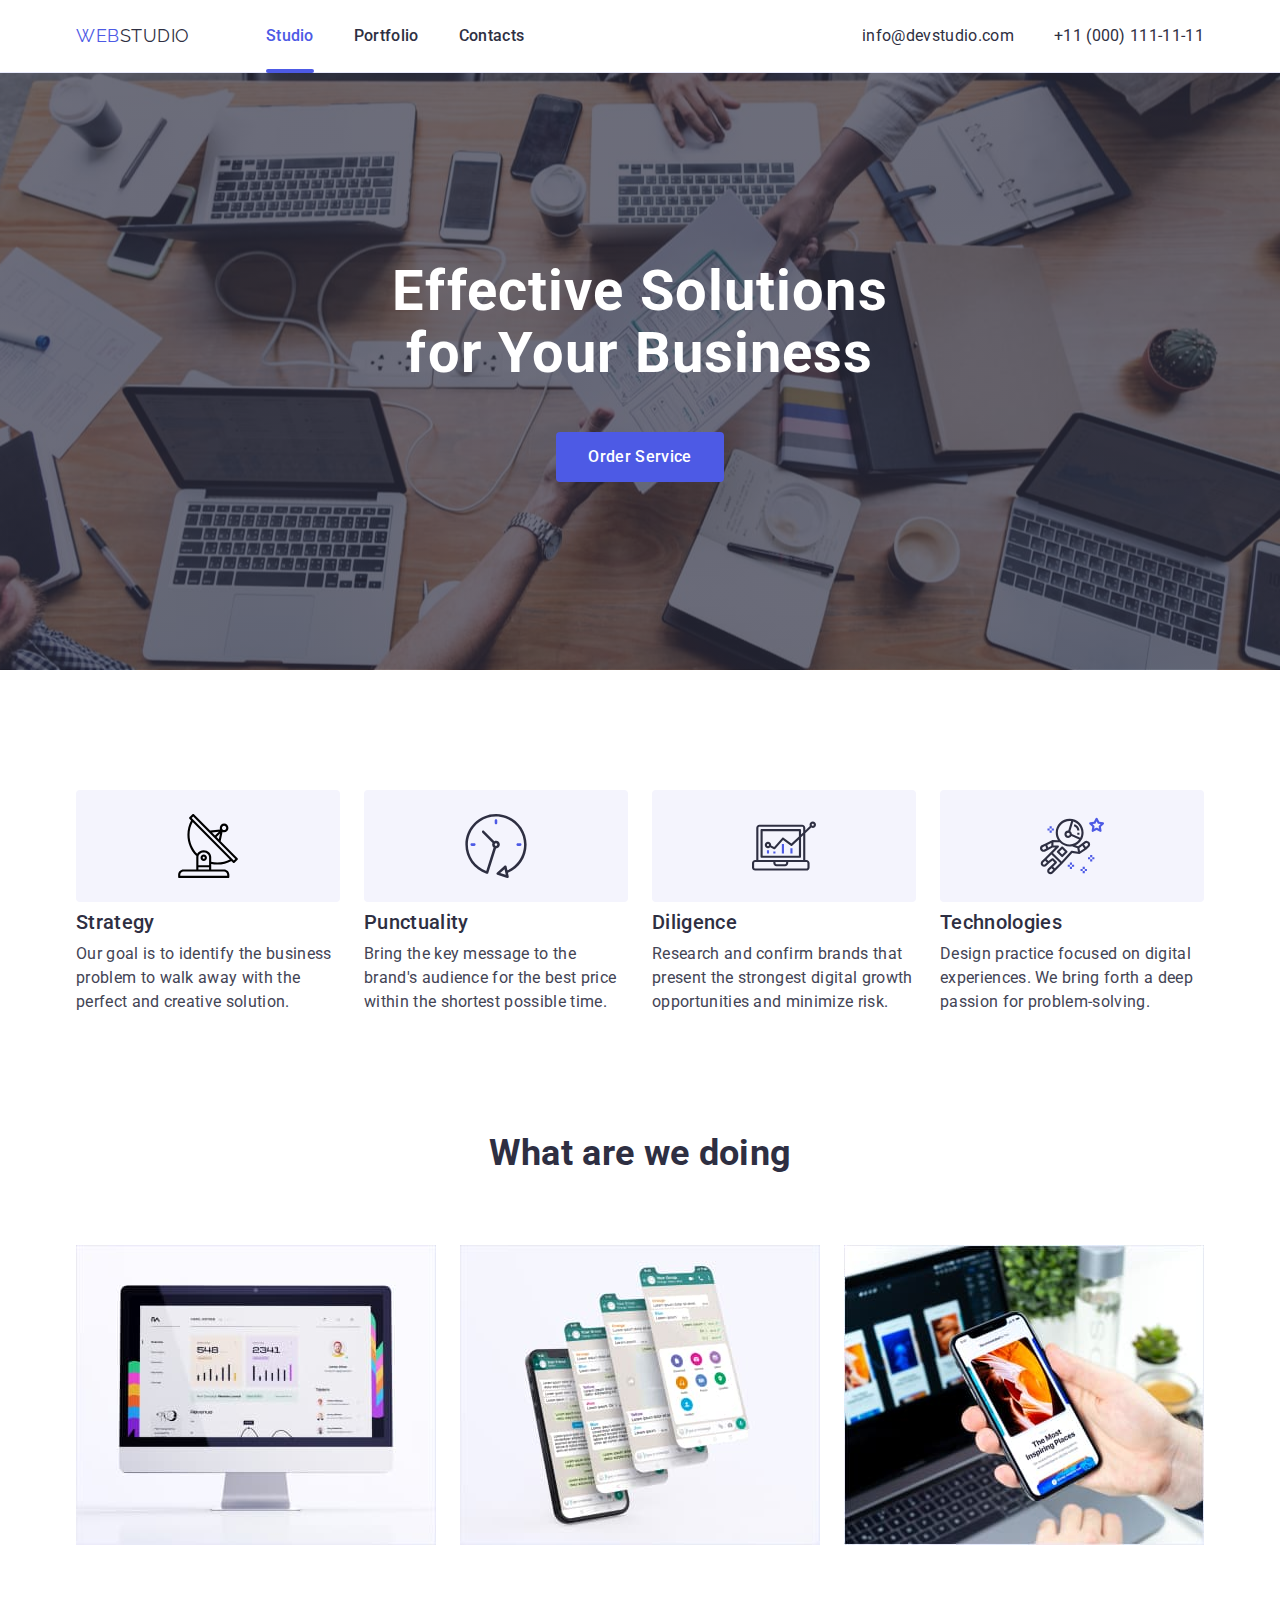
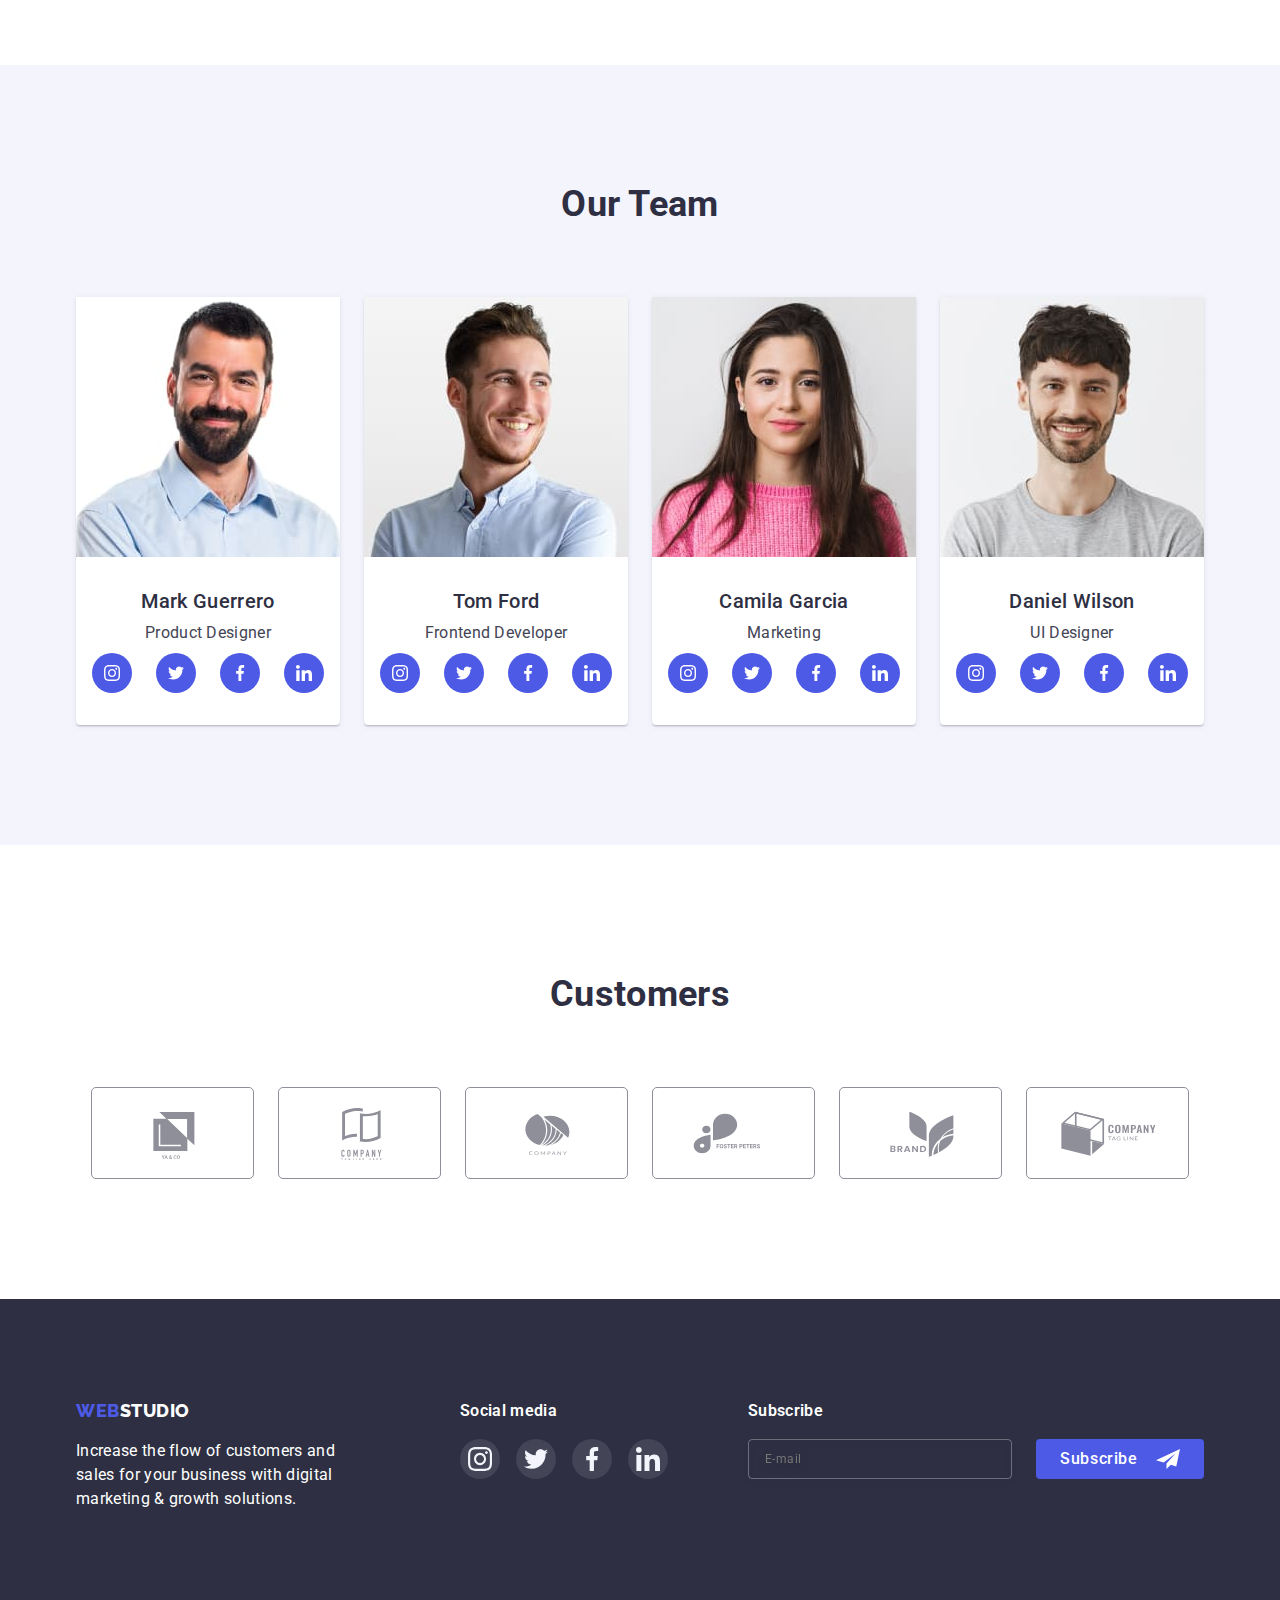
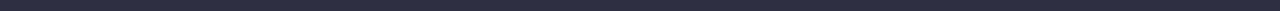
==== index.html @ 1409f185 "finish" ====
<!DOCTYPE html>
<html lang="en">
<head>
    <meta charset="UTF-8">
    <meta http-equiv="X-UA-Compatible" content="IE=edge">
    <meta name="viewport" content="width=device-width, initial-scale=1.0">
    <title>webstudio</title>
    <link rel="stylesheet" href="https://cdnjs.cloudflare.com/ajax/libs/animate.css/4.1.1/animate.min.css" />
    <link href="https://unpkg.com/aos@2.3.1/dist/aos.css" rel="stylesheet">
    <link rel="stylesheet" href="https://cdn.jsdelivr.net/npm/modern-normalize@1.1.0/modern-normalize.min.css">
    <link rel="stylesheet" href="./css/styles.css">
    <link rel="preconnect" href="https://fonts.googleapis.com">
    <link rel="preconnect" href="https://fonts.gstatic.com" crossorigin>
    <link href="https://fonts.googleapis.com/css2?family=Raleway:wght@800&family=Roboto:wght@400;500;700;900&display=swap"
        rel="stylesheet">
        
</head>
<body class="body">
    <!--header-->
    <header class="header-page">
        <div class="container">
            <nav class="header-navigation">
                <a class="header-logo link" href="./index.html">
                    <span class="web">WEB</span>
                    <span class="studio">STUDIO</span>
                </a>
                <ul class="header-lists list">
                    <li><a class="header-list-item link active" href="./index.html">Studio</a></li>
                    <li><a class="header-list-item link" href="./portfolio.html">Portfolio</a></li>
                    <li><a class="header-list-item link" href="">Contacts</a></li>
                </ul>
            </nav>
        
            <div class="header-info">
                <a href="mailto:info@devstudio.com" class="header-mailto link">info@devstudio.com</a>
                <a href="tel:+110001111111" class="header-telefone link">+11 (000) 111-11-11</a>
            </div>
        </div>
    </header>
    <!--mail-->
    <main class="main-page">
        <!--section one -->
        <section class="hero">
            <div class="container">
                <h1 class="hero-title">Effective Solutions for Your Business</h1>
                <button class="hero-button" type="button" data-modal-open>Order Service</button>
            </div>
        </section>
        <!--section two-->
        <section class="direction section">
            <div class="container">
                <h2 hidden class="direction-title modal">company work</h2>
                <ul class="direction-list list">
                    <li class="direction-item icon-strategy">
                        <div class="direction-section">
                            
                                <svg class="icon-direction" width="64" height="64">
                                    <use href="./images/icons.svg#icon-antena"></use>
                                </svg>
                            
                        </div>
                        <h3 class="direction-direction title">Strategy</h3>
                        <p class="direction-text">Our goal is to identify the business problem to walk away with the perfect and
                            creative solution. </p>
            
                    </li>
                    <li class="direction-item icon-punclity">
                        <div class="direction-section">
                            
                                <svg class="icon-direction" width="64" height="64">
                                    <use href="./images/icons.svg#icon-clock"></use>
                                </svg>
                            
                        </div>
                        <h3 class="direction-direction title">Punctuality</h3>
                        <p class="direction-text">Bring the key message to the brand's audience for the best price within the
                            shortest possible time.</p>
                    </li>
                    <li class="direction-item icon-diligence">
                        <div class="direction-section">
                            
                                <svg class="icon-direction" width="64" height="64">
                                    <use href="./images/icons.svg#icon-diagram"></use>
                                </svg>
                            
                        </div>
                        <h3 class="direction-direction title">Diligence</h3>
                        <p class="direction-text">Research and confirm brands that present the strongest digital growth
                            opportunities and minimize risk.</p>
                    </li>
                    <li class="direction-item icon-technologies">
                        <div class="direction-section">
                            
                                <svg class="icon-direction" width="64" height="64">
                                    <use href="./images/icons.svg#icon-cosmo"></use>
                                </svg>
                            
                        </div>
                        <h3 class="direction-direction title">Technologies</h3>
                        <p class="direction-text">Design practice focused on digital experiences. We bring forth a deep passion
                            for problem-solving.</p>
            
                    </li>
                </ul>
            </div>
        </section>
        <!--section thre-->
        <section class="work section">
            <div class="container">
                <h2 class="work-title modal">What are we doing</h2>
                <ul class="work-list list">
                    <li class="work-item link">
                        <img src="./images/img1.jpg" class="work-images" alt="computer" width="360" height="300">
                    </li>
                    <li class="work-item link">
                        <img src="./images/img2.jpg" class="work-images" alt="telefone" width="360" height="300">
                    </li>
                    <li class="work-item link">
                        <img src="./images/img3.jpg" class="work-images" alt="telefone" width="360" height="300">
                    </li>
                </ul>
            </div>
        </section>
        <!--section four-->
        <section class="tem">
            <div class="container section">
                <h2 class="team-title modal">Our Team</h2>
                <ul class="team-man list">
                    <li class="team-list link">
                        <img src="./images/team/team1.jpg" class="team-images" alt="men" width="264" height="260">
                        <h3 class="team-name title">Mark Guerrero</h3>
                        <p class="team-text">Product Designer</p>
                        <ul class="tem-soc-listm list">
                            <li class="tem-soc-item link">
                                <a href="" class="tem-soc-link">
                                    <svg class="tem-soc-icon" width="16" height="16">
                                        <use href="./images/icons.svg#icon-instagram"></use>
                                    </svg>
                                </a>
                            </li>
                            <li class="tem-soc-item link">
                                <a href="" class="tem-soc-link">
                                    <svg class="tem-soc-icon" width="16" height="16">
                                        <use href="./images/icons.svg#icon-twitter"></use>
                                    </svg>

                                </a>
                            </li>
                            <li class="tem-soc-item link">
                                <a href="" class="tem-soc-link">
                                    <svg class="tem-soc-icon" width="16" height="16">
                                        <use href="./images/icons.svg#icon-facebook"></use>
                                    </svg>

                                </a>
                            </li>
                            <li class="tem-soc-item link">
                                <a href="" class="tem-soc-link">
                                    <svg class="tem-soc-icon" width="16" height="16">
                                        <use href="./images/icons.svg#icon-linkedin"></use>
                                    </svg>

                                </a>
                            </li>
                        </ul>
                    </li>
                    <li class="team-list link">
                        <img src="./images/team/team2.jpg" class="team-images" alt="men" width="264" height="260">
                        <h3 class="team-name title">Tom Ford</h3>
                        <p class="team-text">Frontend Developer</p>
                        <ul class="tem-soc-listm list">
                            <li class="tem-soc-item link">
                                <a href="" class="tem-soc-link">
                                    <svg class="tem-soc-icon" width="16" height="16">
                                        <use href="./images/icons.svg#icon-instagram"></use>
                                    </svg>
                                </a>
                            </li>
                            <li class="tem-soc-item link">
                                <a href="" class="tem-soc-link">
                                    <svg class="tem-soc-icon" width="16" height="16">
                                        <use href="./images/icons.svg#icon-twitter"></use>
                                    </svg>
                        
                                </a>
                            </li>
                            <li class="tem-soc-item link">
                                <a href="" class="tem-soc-link">
                                    <svg class="tem-soc-icon" width="16" height="16">
                                        <use href="./images/icons.svg#icon-facebook"></use>
                                    </svg>
                        
                                </a>
                            </li>
                            <li class="tem-soc-item link">
                                <a href="" class="tem-soc-link">
                                    <svg class="tem-soc-icon" width="16" height="16">
                                        <use href="./images/icons.svg#icon-linkedin"></use>
                                    </svg>
                        
                                </a>
                            </li>
                        </ul>
                    </li>
                    <li class="team-list link">
                        <img src="./images/team/team3.jpg" class="team-images" alt="women" width="264" height="260">
                        <h3 class="team-name title">Camila Garcia</h3>
                        <p class="team-text">Marketing</p>
                        <ul class="tem-soc-listm list">
                            <li class="tem-soc-item link">
                                <a href="" class="tem-soc-link">
                                    <svg class="tem-soc-icon" width="16" height="16">
                                        <use href="./images/icons.svg#icon-instagram"></use>
                                    </svg>
                                </a>
                            </li>
                            <li class="tem-soc-item link">
                                <a href="" class="tem-soc-link">
                                    <svg class="tem-soc-icon" width="16" height="16">
                                        <use href="./images/icons.svg#icon-twitter"></use>
                                    </svg>
                        
                                </a>
                            </li>
                            <li class="tem-soc-item link">
                                <a href="" class="tem-soc-link">
                                    <svg class="tem-soc-icon" width="16" height="16">
                                        <use href="./images/icons.svg#icon-facebook"></use>
                                    </svg>
                        
                                </a>
                            </li>
                            <li class="tem-soc-item link">
                                <a href="" class="tem-soc-link">
                                    <svg class="tem-soc-icon" width="16" height="16">
                                        <use href="./images/icons.svg#icon-linkedin"></use>
                                    </svg>
                        
                                </a>
                            </li>
                        </ul>
                    </li>
                    <li class="team-list link">
                        <img src="./images/team/team4.jpg" class="team-images" alt="men" width="264" height="260">
                        <h3 class="team-name title">Daniel Wilson</h3>
                        <p class="team-text">UI Designer</p>
                        <ul class="tem-soc-listm list">
                            <li class="tem-soc-item link">
                                <a href="" class="tem-soc-link">
                                    <svg class="tem-soc-icon" width="16" height="16">
                                        <use href="./images/icons.svg#icon-instagram"></use>
                                    </svg>
                                </a>
                            </li>
                            <li class="tem-soc-item link">
                                <a href="" class="tem-soc-link">
                                    <svg class="tem-soc-icon" width="16" height="16">
                                        <use href="./images/icons.svg#icon-twitter"></use>
                                    </svg>
                        
                                </a>
                            </li>
                            <li class="tem-soc-item link">
                                <a href="" class="tem-soc-link">
                                    <svg class="tem-soc-icon" width="16" height="16">
                                        <use href="./images/icons.svg#icon-facebook"></use>
                                    </svg>
                        
                                </a>
                            </li>
                            <li class="tem-soc-item link">
                                <a href="" class="tem-soc-link">
                                    <svg class="tem-soc-icon" width="16" height="16">
                                        <use href="./images/icons.svg#icon-linkedin"></use>
                                    </svg>
                        
                                </a>
                            </li>
                        </ul>
                    </li>
                </ul>
            </div>
        </section>
        <!--sectuion five-->
        <section class="customers section">
            <div class="container">
                <h2 class="customerst-title modal">Customers</h2>
                <ul class="customers-list list">
                    <li class="customers-item">
                        <a href="" class="customers-link link">
                            <svg class="customers-icon" width="104" height="56">
                                <use href="./images/icons.svg#icon-Logo1"></use>
                            </svg>
                        </a>
                    </li>
                    <li class="customers-item">
                        <a href="" class="customers-link link">
                            <svg class="customers-icon" width="104" height="56">
                                <use href="./images/icons.svg#icon-Logo2"></use>
                            </svg>
                        </a>
                    </li>
                    <li class="customers-item">
                        <a href="" class="customers-link link">
                            <svg class="customers-icon" width="104" height="56">
                                <use href="./images/icons.svg#icon-Logo3"></use>
                            </svg>
                        </a>
                    </li>
                    <li class="customers-item">
                        <a href="" class="customers-link link">
                            <svg class="customers-icon" width="104" height="56">
                                <use href="./images/icons.svg#icon-Logo4"></use>
                            </svg>
                        </a>
                    </li>
                    <li class="customers-item">
                        <a href="" class="customers-link link">
                            <svg class="customers-icon" width="104" height="56">
                                <use href="./images/icons.svg#icon-Logo5"></use>
                            </svg>
                        </a>
                    </li>
                    <li class="customers-item">
                        <a href="" class="customers-link link">
                            <svg class="customers-icon" width="104" height="56">
                                <use href="./images/icons.svg#icon-Logo6"></use>
                            </svg>
                        </a>

                    </li>
                </ul>
            </div>
        </section>
    </main>
    <footer class="footer-page">
        <div class="container footer-cont">
            <div class="footer-logo">
            <a class="footer-link link" href="./index.html">
                <span class="web-logo">WEB</span>
                <span class="studio-logo">STUDIO</span>
            </a>
            <p class="footer-text">Increase the flow of customers and sales for your business with digital marketing &
                growth
                solutions.
            </p>
            </div>
            <div class="footer-soc">
                <h3 class="footer-soc-text title">Social media</h3>
                <li class="footer-list list">
                    <ul class="footer-soc-listm list">
                        <li class="footer-soc-item link">
                            <a href="" class="footer-soc-link">
                                <svg class="footer-soc-icon" width="24" height="24">
                                    <use href="./images/icons.svg#icon-instagram"></use>
                                </svg>
                            </a>
                        </li>
                        <li class="footer-soc-item link">
                            <a href="" class="footer-soc-link">
                                <svg class="footer-soc-icon" width="24" height="24">
                                    <use href="./images/icons.svg#icon-twitter"></use>
                                </svg>
                
                            </a>
                        </li>
                        <li class="footer-soc-item link">
                            <a href="" class="footer-soc-link">
                                <svg class="footer-soc-icon" width="24" height="24">
                                    <use href="./images/icons.svg#icon-facebook"></use>
                                </svg>
                
                            </a>
                        </li>
                        <li class="footer-soc-item link">
                            <a href="" class="footer-soc-link">
                                <svg class="footer-soc-icon" width="24" height="24">
                                    <use href="./images/icons.svg#icon-linkedin"></use>
                                </svg>
                
                            </a>
                        </li>
                    </ul>
                </li>
            </div>
            <div class="footer-subscribe">
                <h3 class="footer-soc-text title">Subscribe</h3>
                <div class="subscribe-modal">
                    <label for="subscribe-name" class="subscribe-label"></label>
                    <div class="subscribe-wrap">
                        <input type="text" name="subscribe-name" id="subscribe-name" class="subscribe-input" placeholder="E-mail" required>
                        <button type="submit" class="subscribe-buttom">Subscribe
                            <svg class="subscribe-icon" width="24" height="24">
                                <use href="./images/icons.svg#icon-Frame"></use>
                            </svg>
                        </button>
                        
                    </div>
                </div>
            </div>
        </div>


    </footer>
    <!--modal "order service"-->
    <div class="backdrop is-hidden"  data-modal>
        <div class="modality">
            <button type="button" class="modality-close" data-modal-close>
                <svg class="modality-close-icon" width="8" height="8" >
                    <use href="./images/icons.svg#icon-close"></use>
                </svg>
            </button>
            <p class="modal-title">Leave your contacts and we will call you back</p>
            <form class="modal-form">
                <div class="modal-field">
                    <label for="user-name" class="input-text">Name</label>
                    <div class="input-wrap">
                        <input type="text" name="user-name" id="user-name" class="modal-input" placeholder="" required>
                        <svg class="input-icon" width="18" height="24">
                            <use href="./images/icons.svg#icon-person"></use>
                        </svg>
                    </div>
                </div>
                <div class="modal-field">
                    <label for="user-phone" class="input-text">Phone</label>
                    <div class="input-wrap">
                        <input type="tel" name="user-phone" id="user-phone" class="modal-input" placeholder="" required>
                        <svg class="input-icon" width="18" height="24">
                            <use href="./images/icons.svg#icon-phone"></use>
                        </svg>
                    </div>
                </div>
                <div class="modal-field">
                    <label for="user-email" class="input-text">Email</label>
                    <div class="input-wrap">
                        <input type="email" name="user-email" id="user-email" class="modal-input" placeholder="" required>
                        <svg class="input-icon" width="18" height="24">
                            <use href="./images/icons.svg#icon-email"></use>
                        </svg>
                    </div>
                </div>    
                <div>
                    <label for="Comment" class="input-text">Comment</label>
                        <textarea name="Comment" id="Comment" placeholder="Text input" class="modal-comment"></textarea>

                </div>
                <div class="modal-heckbox">
                    <input
                    type="checkbox"
                    name="privacy"
                    id="privacy"
                    value="true"
                    class="input-check is-hidden"
                    />
                    <label for="privacy" class="check-text">
                        <span>
                            <svg class="check-icon" width="10" height="8">
                                <use href="./images/icons.svg#icon-Vector-1"></use>
                            </svg>
                        </span>
                        I accept the terms and conditions of the <a href="" class="heckbox-policy">Privacy Policy</a></label>
                </div>
                <div class="modal-button">
                    <button type="submit" class="button-send">Send</button>
                </div>
            </form>
            
        </div>
    </div>
    <script>
        AOS.init();
    </script>
    <script src="./js/modal.js"></script>
</body>
</html>
---- css/styles.css ----
/*===========змінні================*/
:root{
    --primary-text-color:#434455;
    --accent-text-color: #2E2F42;
    --primary-background-color:#FFFFFF;
    --accent-background-color:#F4F4FD;
    --accent-background-btn:#E7E9FC;
    --accent-color: #4D5AE5;
    --accent-color-btn:#404BBF;
    --primary-font-family:'Roboto', sans-serif;
    --accent-font-family:'Raleway', sans-serif;
}
/*===========загальне оформлення==============*/
h1,
h2,
h3,
p {
    margin-top: 0;
    margin-bottom: 0;
}
ul {
    margin-top: 0;
    margin-bottom: 0;
    padding-left: 0;
}
img {
    display: block;
}
body{
    font-family:var(--primary-font-family);
    color: var(--primary-text-color);
    background-color:var(--primary-background-color);
    font-size: 16px;
    line-height: 1.5;
    letter-spacing: 0.02em;
}
.list{
    list-style: none;
}
.link{
    text-decoration: none;
}
.title{
    font-weight: 500;
    font-size: 20px;
    line-height: 1.2;
}
.modal{
    color:var(--accent-text-color);
    font-weight: 700;
    font-size: 36px;
    line-height: 1.1;
}
.container{
    width: 1158px;
    /* outline: 1px solid red; */
    margin-left: auto;
    margin-right: auto;
    padding-left: 15px;
    padding-right: 15px;
}
.section{
    padding-bottom: 120px;
}
/*====оформлення хедера для студіо та портфоліо======*/
.header-page{
    color: var(--accent-text-color);
    border-bottom: 1px solid #E7E9FC;
}
.header-page .link {
    color: var(--accent-text-color);
}
/* .header-page .link:hover,
.header-page .link:focus {
    color:var(--accent-color);
} */
.header-navigation {
    display: flex;
    align-items: center;
    
} 
.header-logo { 
    font-family:var(--accent-font-family);
    font-weight: 800px;
    font-size: 18px;
    line-height: 1.33;
    letter-spacing: 0.03em;
    display: flex;
    flex-direction: row;
    align-items: flex-start;
    padding: 0px;
    flex: none;
    margin-right: 76px;
    padding-top: 24px;
    padding-bottom: 24px;
}
.web{
    color:var(--accent-color);
    order: 0;
}
.studio{
    color:var(--accent-text-color);
    order: 1;
}
.header-lists{
    display: flex;
    gap: 40px;
    padding-top: 24px;
    padding-bottom: 24px;  
}

.header-list-item{
    position: relative;
    font-weight: 500;
    font-size: 16px;
    line-height: 1.5;
    color:var(--accent-text-color);
    letter-spacing: 0.02em; 
    padding-top: 24px;
    padding-bottom: 24px;
    transition: color 250ms cubic-bezier(0.4, 0, 0.2, 1);    
}

.header-list-item:hover:after{
    content: "";
    position: absolute;
    width: 100%;
    height: 4px;
    background-color: var(--accent-color);
    left: 0;
    bottom: -3.5px;
    border-radius: 2px; 
}

.active::after{
    content: "";
    position: absolute;
    width: 100%;
    height: 4px;
    background-color: var(--accent-color);
    left: 0;
    bottom: -3.5px;
    border-radius: 2px;
 
}
.header-list-item.active{
    color: var(--accent-color);
}

.header-list-item:hover,
.header-list-item:focus{
    color: var(--accent-color);
}

.header-page > .container{
    display: flex;
}
.header-info {
    margin-left: auto;
    display: flex;
    gap: 40px;
}
.header-mailto {
    font-weight: 400;
    font-size: 16px;
    line-height: 1.5;
    color: var(--primary-text-color);
    letter-spacing: 0.02em;
    padding-top: 24px;
    padding-bottom: 24px;
    transition: color 250ms cubic-bezier(0.4, 0, 0.2, 1);
}
.header-mailto:hover,
.header-mailto:focus{
    color: var(--accent-color);
}
.header-telefone {
    font-weight: 400;
    font-size: 16px;
    line-height: 1.5;
    color: var(--primary-text-color);
    letter-spacing: 0.02em;
    padding-top: 24px;
    padding-bottom: 24px;
    transition: color 250ms cubic-bezier(0.4, 0, 0.2, 1);
}
.header-telefone:hover,
.header-telefone:focus{
    color: var(--accent-color);
}
    /* ===================оформлення студіо=================== */
/* оформлення мейна */

/* оформлення мейна секція один */
.hero {
    /* background-color:var(--accent-text-color); */
    background-image: linear-gradient(rgba(46, 47, 66, 0.7),
    rgba(46, 47, 66, 0.7)), url(../images/img/hero.jpg);

    background-size: 1440px;
    background-repeat: no-repeat;
    background-position: center;
    padding-bottom: 188px;
    padding-top: 188px;
   
}
.hero-title {
    font-weight: 700;
    font-size: 56px;
    line-height: 1.1;
    color: var(--primary-background-color);
    letter-spacing: 0.02em;
    max-width: 496px;
    margin-right: auto;
    margin-left: auto;
    margin-bottom: 48px;   
}
.hero > .container{
    text-align: center;
 }
.hero-button {
    font-family:var(--primary-font-family);
    font-weight: 500;
    font-size: 16px;
    line-height: 1.1;
    color: var(--primary-background-color);
    background-color:var(--accent-color);
    letter-spacing: 0.02em;
    cursor: pointer;
    border: none;
    
    border-radius: 4px;
    display: flex;
    justify-content: center;
    align-items: center;
    margin: 0 auto;
    padding: 16px 32px;
    transition:color 250ms cubic-bezier(0.4, 0, 0.2, 1), background-color 250ms cubic-bezier(0.4, 0, 0.2, 1), box-shadow 250ms cubic-bezier(0.4, 0, 0.2, 1);
}
.hero-button:hover,
.hero-button:focus{
    background-color:var(--accent-color-btn);
    box-shadow: 0px 4px 4px rgba(0, 0, 0, 0.15);
} 
/* оформлення мейна секція два */
.direction {
    padding-top: 120px;}

.direction-title {
    margin-bottom: 8px; 
}
.direction-list {
    display: flex;
} 
.direction-item {
    margin-right: 24px;
}
.direction-item:last-child{
    margin-right: 0px;
}
.direction-direction {
    color: var(--accent-text-color);
    margin-bottom: 8px;
}
.direction-text {
    font-weight: 400;
    font-size: 16px;
    line-height: 1.5;
} 
.direction-section{
    content: '';
    height: 112px;
     display: flex;
    justify-content: center;
    align-items: center;
    background-repeat: no-repeat;
    background-color: var(--accent-background-color);
    background-position: center;
    border-radius: 4px;
    padding: 24px 100px;
        margin-bottom: 8px;
}

/* оформлення мейна секція три */
/* .work {
} */
.work-title {
    text-align: center;
    padding-bottom: 120x;
    margin-bottom: 72px;
}
.work-list {
    display: flex;
   
}
.work-item {
    margin-right: 24px;
 }
/* .work-images {
} 
/* .persone-item {
} */
/* оформлення мейна секція чотири*/
.tem {
    background-color:var(--accent-background-color);
    padding-top: 120px;
}
.team-title {
    text-align: center;
    margin-bottom: 72px;
}
.team-man {
    display:flex;
}
.team-list {
    margin-right: 24px;
    text-align: center;
    background-color: var(--primary-background-color);
    box-shadow: 0px 1px 6px rgba(46, 47, 66, 0.08), 0px 1px 1px rgba(46, 47, 66, 0.16), 0px 2px 1px rgba(46, 47, 66, 0.08);
    border-radius: 0px 0px 4px 4px;
}
.team-list:last-child{
    margin-right: 0px;
}
.team-images{
    width: 264px;
    height: 260px;
}
.team-name {
    color:var(--accent-text-color);
    margin-top: 32px;
    margin-bottom: 8px;
}
.team-text {
    font-weight: 400;
   margin-bottom: 8px;
} 
/* соц-мережі під фото */
.tem-soc-listm {
    margin-bottom: 32px;
    display: flex;
    gap: 24px;
    justify-content: center;
    align-items: center;
}
.tem-soc-item {
    width: 40px;
    height: 40px;
}
.tem-soc-link {
    width: 100%;
    height: 100%;
    background-color: var(--accent-color);
    border-radius: 50%;
    display: flex;
    align-items: center;
    justify-content: center; 
    transition: background-color 250ms cubic-bezier(0.4, 0, 0.2, 1)
}
.tem-soc-icon{
    fill:var(--primary-background-color);
}
.tem-soc-link:hover,
.tem-soc-link:focus
{
    background-color: #404BBF;
}
/* секція п'ять */
.customers {
    padding-top: 130px;
}

.customerst-title{
    text-align: center;
    margin-bottom: 72px;
}

.customers-list {
    display: flex;
    justify-content: center;
    align-items: center;
    gap: 24px;
}
.customers-item {
    width: calc((100% - 150px) / 6);
    height: 92px;
}
.customers-link {
    width: 100%;
    height: 100%;
    border: 1px solid #8E8F99;
    border-radius: 5px;
    display: flex;
    align-items: center;
    justify-content: center;
    transition: fill 250ms cubic-bezier(0.4, 0, 0.2, 1), border-color 250ms cubic-bezier(0.4, 0, 0.2, 1);
}
.customers-icon{
transition: fill 250ms cubic-bezier(0.4, 0, 0.2, 1), border-color 250ms cubic-bezier(0.4, 0, 0.2, 1);
}
.customers-link:hover{
    border-color: #404BBF;
}
.customers-link:hover .customers-icon{
    fill: #404BBF;
}
.customers-link:focus .customers-icon {
    fill: #404BBF;}
.customers-icon {
    fill: #8E8F99;
}

/*======оформлення футера для студіо і портфоліо===========*/
.footer-page {
    background-color:var(--accent-text-color);
    padding-top: 100px;
    padding-bottom: 100px;
}
.footer-logo{
    min-width: 264px;
    height: 110px;
}
.footer-cont{
    display: flex;
}
.footer-link {
    font-family:var(--accent-font-family);
    font-weight: 800;
    font-size: 18px;
    line-height: 1.33;
    display: flex;
    align-items: center;
    letter-spacing: 0.03em;
    text-transform: uppercase;
    flex-grow: 0;
    flex: none;
    margin-bottom: 16px;
}
.web-logo{
    color:var(--accent-color);
    order: 0; 
}
.studio-logo{
    color: var(--primary-background-color);
    order: 1;
}
.footer-text {
    font-weight: 400;
    font-size: 16px;
    line-height: 1.5;
    color: var(--primary-background-color);
    margin-top: 16px;
    width: 264px;
    height: 72px;
}
.footer-soc {
    display: flex;
    flex-direction: column;
    justify-content: center;
    align-items: flex-start;
    margin-left: 120px;
}
.footer-soc-text {
    display:flex;
    font-weight: 600;
    font-size: 16px;
    line-height: 1.5;
    color: var(--primary-background-color);
    margin-bottom: 16px;
}
.footer-soc-listm {
    margin-bottom: 32px;
    display: flex;
    gap: 16px;
    justify-content: center;
    align-items: center;
}
.footer-soc-item {
    width: 40px;
    height: 40px;
}
.footer-soc-link {
    width: 100%;
     height: 100%;
    background-color:var(--primary-text-color);
    border-radius: 50%;
    display: flex;
    align-items: center;
    justify-content: center;
    transition: background-color 250ms cubic-bezier(0.4, 0, 0.2, 1);
}
.footer-soc-icon {
    fill:var(--accent-background-color);
}
.footer-soc-link:hover,
.footer-soc-link:focus{
    background-color: #31D0AA;
}

.footer-subscribe {
    margin-left: 80px;
}

/* .subscribe-modal {}

.subscribe-label {} */

.subscribe-wrap {
    display: flex;
    justify-content: center;
    align-items: center;

}

.subscribe-input {
    font-weight: 400;
    font-size: 12px;
    line-height: 2;
    letter-spacing: 0.04em;
    min-width: 264px;
    height: 40px;
    background-color: transparent;
    border: 1px solid rgba(255, 255, 255, 0.3);
    filter: drop-shadow(0px 4px 4px rgba(0, 0, 0, 0.15));
    border-radius: 4px;
    padding-left: 16px;
    margin-right: 24px;
    color: rgba(255, 255, 255, 0.3);
}
.subscribe-input:focus{
    outline: none;
    border-color: var(--accent-color);
}
.subscribe-buttom {
    font-weight: 500;
    font-size: 16px;
    line-height: 1.5;
    letter-spacing: 0.04em;
    color: var(--primary-background-color);
    padding: 8px 24px;
    border-radius: 4px;
    border: var(--accent-color);
    background-color: var(--accent-color);
    cursor: pointer;
    display: flex;
    justify-content: center;
    align-items: center;
    transition: color 250ms cubic-bezier(0.4, 0, 0.2, 1), background-color 250ms cubic-bezier(0.4, 0, 0.2, 1), box-shadow 250ms cubic-bezier(0.4, 0, 0.2, 1);
}
.subscribe-icon{
    margin-left: 18px;
    color: var(--primary-background-color);
}
.subscribe-buttom:hover,
.subscribe-buttom:focus {
    background-color: var(--accent-color-btn);
    box-shadow: 0px 4px 4px rgba(0, 0, 0, 0.15);
}

/* =============оформлення портфоліо=================== */
/* оформлення мейна */
/* .main-porfolio {
} */
/* офрмлення секції один */
 .portfolio {
    padding-top: 96px;
    padding-bottom: 120px;
}
.portfolio-link{
    padding-bottom: 72px;
    display: flex;
    justify-content: center;
    gap: 24px;
    
} 
.portfolio-button{
    font-family:var(--primary-font-family);
    font-weight: 500;
    font-size: 16px;
    line-height: 1.5;
    color:var(--accent-color);
    background:var(--accent-background-color);
    cursor: pointer;
    border: none;
    letter-spacing: 0.04em;
    min-width: 69px;
    height: 48px;
    border-radius: 4px;
    padding: 12px 24px;
    border: 1px solid #E7E9FC;
    transition: color 250ms cubic-bezier(0.4, 0, 0.2, 1), background-color 250ms cubic-bezier(0.4, 0, 0.2, 1), border 250ms cubic-bezier(0.4, 0, 0.2, 1), box-shadow 250ms cubic-bezier(0.4, 0, 0.2, 1);
}
.portfolio-button:hover, 
.portfolio-button:focus{

    color:var(--primary-background-color);
    background-color: var(--accent-color-btn);
    border: 1px solid var(--accent-color-btn);
    box-shadow: 0px 3px 1px rgba(0, 0, 0, 0.1), 0px 2px 1px rgba(0, 0, 0, 0.08), 0px 2px 2px rgba(0, 0, 0, 0.12);
}

/* оформлення секції два */
/* .product {
} */
.product-item{
    /* margin-bottom: 48px; */
    transition: box-shadow 250ms cubic-bezier(0.4, 0, 0.2, 1)
}
.product-item:hover,
.product-item:focus{
    box-shadow: 0px 1px 6px rgba(46, 47, 66, 0.08), 0px 1px 1px rgba(46, 47, 66, 0.16), 0px 2px 1px rgba(46, 47, 66, 0.08);
}
.product-content{
position: relative;
overflow: hidden;
}
.product-content-text{
    font-weight: 400;
    font-size: 16px;
    line-height: 1.5;
    color: var(--accent-background-color);
    background: var(--accent-color);
    background-blend-mode: soft-light;
    mix-blend-mode: normal;
    position: absolute;
    top: 0;
    padding: 40px 32px 164px 32px;
    transform: translateY(100%);
    transition: 250ms cubic-bezier(0.4, 0, 0.2, 1);
}
.product-item:hover .product-content-text{
    transform: translateY(0);
}
.product-item:focus .product-content-text{
    transform: translateY(0);
}
.product-list {
    display: flex;
    flex-wrap: wrap;
    column-gap: 24px;
    row-gap: 48px;
}
/* .product-images {
} */
.product-decscription {
    font-weight: 500px;
    font-size: 20px;
    line-height: 1.2;
    color:var(--accent-text-color);
    letter-spacing: 0.02em;
    margin-bottom: 8px;
    margin-left: 16px;
}
.product-text {
    font-weight: 400;
    margin-left: 16px;
}
/* .text-img{
    border: 1px solid #E7E9FC;
} */
.text-img{
    padding: 32px 0 32px 0;
    border-left: 1px solid #E7E9FC;
    border-right: 1px solid #E7E9FC;
    border-bottom: 1px solid #E7E9FC;
}
/* ========модальне вікно ============*/
.backdrop {
    position: fixed;
    top: 0;
    width: 100%;
    height: 100%;
    background-color:rgba(46, 47, 66, 0.4);
    transition: opacity 250ms cubic-bezier(0.4, 0, 0.2, 1), visibility 250ms cubic-bezier(0.4, 0, 0.2, 1);
}
.modality {
    position: absolute;
    top: 50%;
    left: 50%;
    
    width: 408px;
    padding: 28px 30px 20px;
    min-height: 576px;
    background-color: #FCFCFC;
    box-shadow: 0px 1px 1px rgba(0, 0, 0, 0.14), 0px 1px 3px rgba(0, 0, 0, 0.12), 0px 2px 1px rgba(0, 0, 0, 0.2);
    border-radius: 4px;
    transform: translate(-50%, -50%) scaleX(1);
    transition: transform 250ms cubic-bezier(0.4, 0, 0.2, 1);
}
.backdrop.is-hidden .modality{
    transform: translate(-50%, -50%) scaleX(0);
}
.modality-close {
    background-color: #E7E9FC;
    border: 1px solid rgba(0, 0, 0, 0.1);
    border-radius: 50%;
    width: 24px;
    height: 24px;
    display: block;
    margin-left: auto;
    padding: 6px;
    cursor: pointer;
    display: flex;
    justify-content: center;
    align-items: center;
    margin-bottom: 24px;
}

.modality-close-icon {
   fill: #000;

}
.is-hidden{
    opacity: 0;
    visibility: hidden;
    pointer-events: none;
}
.modal-title{
    
    font-family: inherit;
    font-weight: 500;
    font-size: 16px;
    line-height: 1.5;
    text-align: center;
    letter-spacing: 0.02em;
    color:var(--accent-text-color);
    margin-bottom: 12px;
}
.modal-field{
margin-bottom: 8px;
}
.input-wrap{
     position: relative;
}
.modal-input{
  width: 99%;
  height: 40px;
  border: 1px solid rgba(33, 33, 33, 0.2);
  border-radius: 4px;
  background-color: transparent;
  padding-left: 36px;
  bottom: none;
  
  font-weight: 400;
  font-size: 12px;
  line-height: 1.33;
  letter-spacing: 0.04em;
  color: var(--accent-text-color);
}

.input-text{
    display: inline-block;
    font-family: inherit;  
    font-weight: 400;
    font-size: 12px;
    line-height: 1.33;
    letter-spacing: 0.04em;
    color: #8E8F99;
    margin-bottom: 4px;
}

.input-icon{
    position: absolute;
    left: 16px;
    top: 50%;
    transform: translateY(-50%);
}

.modal-input:focus{
    border-color: var(--accent-color);
    outline: none;
}
.modal-input:focus + .input-icon{
    fill:var(--accent-color);
}
.modal-comment{

    width: 99%;
    height: 120px;
    border: 1px solid rgba(33, 33, 33, 0.2);
    border-radius: 4px;
    background-color: transparent;
    padding-left: 16px;
    padding-top: 8px;
    bottom: none;
    resize: none;
    font-family: inherit;
       
    font-weight: 400;
    font-size: 12px;
    line-height: 1.33;
    letter-spacing: 0.04em;
    color: var(--accent-text-color);
    /* color: rgba(117, 117, 117, 0.5); */
}

.modal-comment:focus {
    border-color: var(--accent-color);
    outline: none;
}

.button-send {
    font-family: var(--primary-font-family);
    font-weight: 500;
    font-size: 16px;
    line-height: 1.5;
    color: var(--primary-background-color);
    background-color: var(--accent-color);
    letter-spacing: 0.04em;
    cursor: pointer;
    border: none;
    border-radius: 4px;
    padding: 16px 32px;
    width: 169px;
    transition: color 250ms cubic-bezier(0.4, 0, 0.2, 1), background-color 250ms cubic-bezier(0.4, 0, 0.2, 1), box-shadow 250ms cubic-bezier(0.4, 0, 0.2, 1);
}
.button-send:hover,
.button-send:focus {
    background-color: var(--accent-color-btn);
    box-shadow: 0px 4px 4px rgba(0, 0, 0, 0.15);
}
.modal-button{
    display: flex;
    justify-content: center;
    align-items: center;
    
}

.heckbox-policy {
    font-weight: 400;
    font-size: 12px;
    line-height: 1.33;
    letter-spacing: 0.04em;
    color: var(--accent-color);
    margin-left: 2px;
}
.check-text{
font-weight: 400;
    font-size: 12px;
    line-height: 1.33;
    letter-spacing: 0.04em;
    color: #757575;
    display: flex;
    margin-bottom: 24px;
    cursor: pointer;
}
.check-text span{
    width: 16px;
    height: 16px;
    border: 1.25px solid #2E2F42;
    border-radius: 2px;
    margin-right: 7px;
    display: flex;
    align-items: center;
    justify-content: center;
    
}
.check-icon{
    fill: var(--primary-background-color);
}
.input-check:checked + .check-text span{
    border: none;
    background-color: var(--accent-color-btn);
    fill: var(--accent-color-btn);
        
}

/* .check-text::before{
    content: "";
    width: 16px;
    height: 16px;
    border: 1.25px solid #2E2F42;
    border-radius: 2px;
    display: block;
    margin-right: 7px;
}
.input-check:checked + .check-text::before{
    border: none;
    background-color:var(--accent-color-btn);
    background-image: url(../images/svg/Vector\ \(1\).svg);
    background-repeat: no-repeat;
    background-position: center;
} */
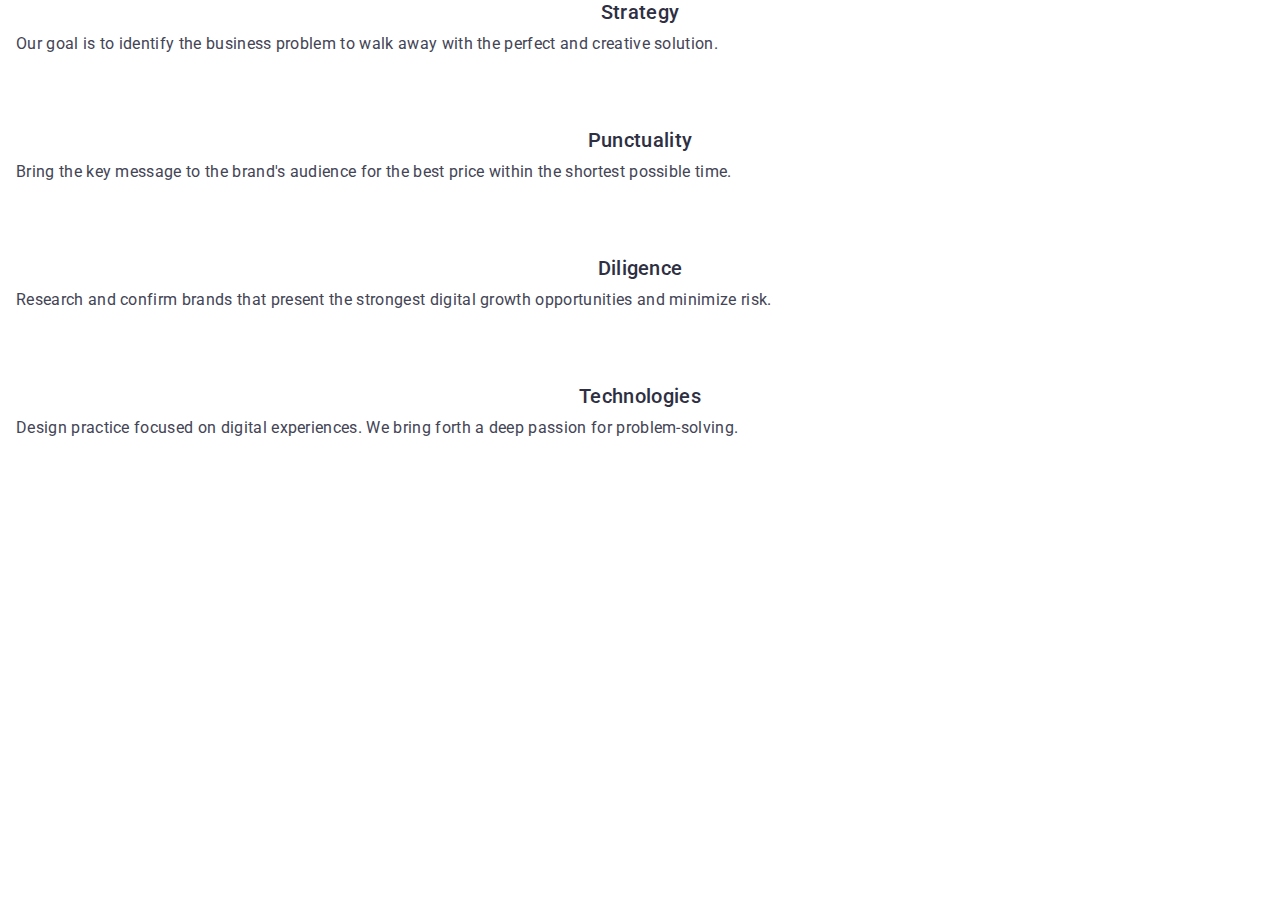
==== commit c1c2b34b: "q1" ====
--- a/index.html
+++ b/index.html
@@ -9,6 +9,9 @@
     <link href="https://unpkg.com/aos@2.3.1/dist/aos.css" rel="stylesheet">
     <link rel="stylesheet" href="https://cdn.jsdelivr.net/npm/modern-normalize@1.1.0/modern-normalize.min.css">
     <link rel="stylesheet" href="./css/styles.css">
+    <link rel="stylesheet" href="./css/mobile.css">
+    <link rel="stylesheet" href="./css/tablet.css">
+    <link rel="stylesheet" href="./css/desktop.css">
     <link rel="preconnect" href="https://fonts.googleapis.com">
     <link rel="preconnect" href="https://fonts.gstatic.com" crossorigin>
     <link href="https://fonts.googleapis.com/css2?family=Raleway:wght@800&family=Roboto:wght@400;500;700;900&display=swap"
@@ -17,7 +20,7 @@
 </head>
 <body class="body">
     <!--header-->
-    <header class="header-page">
+    <!-- <header class="header-page">
         <div class="container">
             <nav class="header-navigation">
                 <a class="header-logo link" href="./index.html">
@@ -36,16 +39,16 @@
                 <a href="tel:+110001111111" class="header-telefone link">+11 (000) 111-11-11</a>
             </div>
         </div>
-    </header>
-    <!--mail-->
+    </header> -->
+    <!--main-->
     <main class="main-page">
         <!--section one -->
-        <section class="hero">
+       <!--  <section class="hero">
             <div class="container">
                 <h1 class="hero-title">Effective Solutions for Your Business</h1>
                 <button class="hero-button" type="button" data-modal-open>Order Service</button>
             </div>
-        </section>
+        </section> -->
         <!--section two-->
         <section class="direction section">
             <div class="container">
@@ -105,7 +108,7 @@
             </div>
         </section>
         <!--section thre-->
-        <section class="work section">
+        <!-- <section class="work section">
             <div class="container">
                 <h2 class="work-title modal">What are we doing</h2>
                 <ul class="work-list list">
@@ -120,9 +123,9 @@
                     </li>
                 </ul>
             </div>
-        </section>
+        </section> -->
         <!--section four-->
-        <section class="tem">
+        <!-- <section class="tem">
             <div class="container section">
                 <h2 class="team-title modal">Our Team</h2>
                 <ul class="team-man list">
@@ -280,9 +283,9 @@
                     </li>
                 </ul>
             </div>
-        </section>
+        </section> -->
         <!--sectuion five-->
-        <section class="customers section">
+        <!-- <section class="customers section">
             <div class="container">
                 <h2 class="customerst-title modal">Customers</h2>
                 <ul class="customers-list list">
@@ -331,9 +334,10 @@
                     </li>
                 </ul>
             </div>
-        </section>
+        </section> -->
     </main>
-    <footer class="footer-page">
+   <!--  footer -->
+    <!-- <footer class="footer-page">
         <div class="container footer-cont">
             <div class="footer-logo">
             <a class="footer-link link" href="./index.html">
@@ -401,7 +405,7 @@
         </div>
 
 
-    </footer>
+    </footer> -->
     <!--modal "order service"-->
     <div class="backdrop is-hidden"  data-modal>
         <div class="modality">
@@ -464,8 +468,11 @@
                     <button type="submit" class="button-send">Send</button>
                 </div>
             </form>
-            
         </div>
+    </div>
+    <div class="modal-meny">
+
+
     </div>
     <script>
         AOS.init();
--- a/css/styles.css
+++ b/css/styles.css
@@ -25,6 +25,9 @@
 }
 img {
     display: block;
+    width: 100%;
+    max-width: 100%;
+    height: auto;
 }
 body{
     font-family:var(--primary-font-family);
@@ -52,15 +55,15 @@
     line-height: 1.1;
 }
 .container{
-    width: 1158px;
+    /* width: 1158px; */
     /* outline: 1px solid red; */
     margin-left: auto;
     margin-right: auto;
-    padding-left: 15px;
-    padding-right: 15px;
+    padding-left: 16px;
+    padding-right: 16px;
 }
 .section{
-    padding-bottom: 120px;
+    padding-bottom: 96px;
 }
 /*====оформлення хедера для студіо та портфоліо======*/
 .header-page{
@@ -70,10 +73,7 @@
 .header-page .link {
     color: var(--accent-text-color);
 }
-/* .header-page .link:hover,
-.header-page .link:focus {
-    color:var(--accent-color);
-} */
+
 .header-navigation {
     display: flex;
     align-items: center;
@@ -193,10 +193,11 @@
 
 /* оформлення мейна секція один */
 .hero {
-    /* background-color:var(--accent-text-color); */
+   
     background-image: linear-gradient(rgba(46, 47, 66, 0.7),
     rgba(46, 47, 66, 0.7)), url(../images/img/hero.jpg);
 
+    
     background-size: 1440px;
     background-repeat: no-repeat;
     background-position: center;
@@ -243,34 +244,42 @@
     box-shadow: 0px 4px 4px rgba(0, 0, 0, 0.15);
 } 
 /* оформлення мейна секція два */
-.direction {
-    padding-top: 120px;}
+/* .direction {} */
 
 .direction-title {
     margin-bottom: 8px; 
 }
 .direction-list {
-    display: flex;
+    /* display: flex; */
+   
 } 
 .direction-item {
-    margin-right: 24px;
-}
-.direction-item:last-child{
+    /* margin-right: 24px; */
+    row-gap: 72px;
+}
+/* .direction-item:last-child{
     margin-right: 0px;
-}
+} */
 .direction-direction {
     color: var(--accent-text-color);
     margin-bottom: 8px;
+    display: flex;
+    justify-content: center;
+    align-items: center;
+}
+.icon-direction{
+    display: none;
 }
 .direction-text {
     font-weight: 400;
     font-size: 16px;
     line-height: 1.5;
+    margin-bottom: 72px;
 } 
-.direction-section{
+/* .direction-section{
     content: '';
     height: 112px;
-     display: flex;
+    display: flex;
     justify-content: center;
     align-items: center;
     background-repeat: no-repeat;
@@ -278,12 +287,11 @@
     background-position: center;
     border-radius: 4px;
     padding: 24px 100px;
-        margin-bottom: 8px;
-}
+    margin-bottom: 8px;
+} */
 
 /* оформлення мейна секція три */
-/* .work {
-} */
+
 .work-title {
     text-align: center;
     padding-bottom: 120x;
@@ -296,10 +304,7 @@
 .work-item {
     margin-right: 24px;
  }
-/* .work-images {
-} 
-/* .persone-item {
-} */
+
 /* оформлення мейна секція чотири*/
 .tem {
     background-color:var(--accent-background-color);
@@ -500,10 +505,6 @@
 .footer-subscribe {
     margin-left: 80px;
 }
-
-/* .subscribe-modal {}
-
-.subscribe-label {} */
 
 .subscribe-wrap {
     display: flex;
@@ -559,8 +560,6 @@
 
 /* =============оформлення портфоліо=================== */
 /* оформлення мейна */
-/* .main-porfolio {
-} */
 /* офрмлення секції один */
  .portfolio {
     padding-top: 96px;
@@ -600,10 +599,9 @@
 }
 
 /* оформлення секції два */
-/* .product {
-} */
+
 .product-item{
-    /* margin-bottom: 48px; */
+    
     transition: box-shadow 250ms cubic-bezier(0.4, 0, 0.2, 1)
 }
 .product-item:hover,
@@ -640,8 +638,7 @@
     column-gap: 24px;
     row-gap: 48px;
 }
-/* .product-images {
-} */
+
 .product-decscription {
     font-weight: 500px;
     font-size: 20px;
@@ -655,9 +652,7 @@
     font-weight: 400;
     margin-left: 16px;
 }
-/* .text-img{
-    border: 1px solid #E7E9FC;
-} */
+
 .text-img{
     padding: 32px 0 32px 0;
     border-left: 1px solid #E7E9FC;
@@ -791,7 +786,7 @@
     line-height: 1.33;
     letter-spacing: 0.04em;
     color: var(--accent-text-color);
-    /* color: rgba(117, 117, 117, 0.5); */
+    
 }
 
 .modal-comment:focus {
@@ -864,20 +859,3 @@
     fill: var(--accent-color-btn);
         
 }
-
-/* .check-text::before{
-    content: "";
-    width: 16px;
-    height: 16px;
-    border: 1.25px solid #2E2F42;
-    border-radius: 2px;
-    display: block;
-    margin-right: 7px;
-}
-.input-check:checked + .check-text::before{
-    border: none;
-    background-color:var(--accent-color-btn);
-    background-image: url(../images/svg/Vector\ \(1\).svg);
-    background-repeat: no-repeat;
-    background-position: center;
-} */
--- a/css/mobile.css
+++ b/css/mobile.css
@@ -0,0 +1,3 @@
+@media screen and {
+    
+}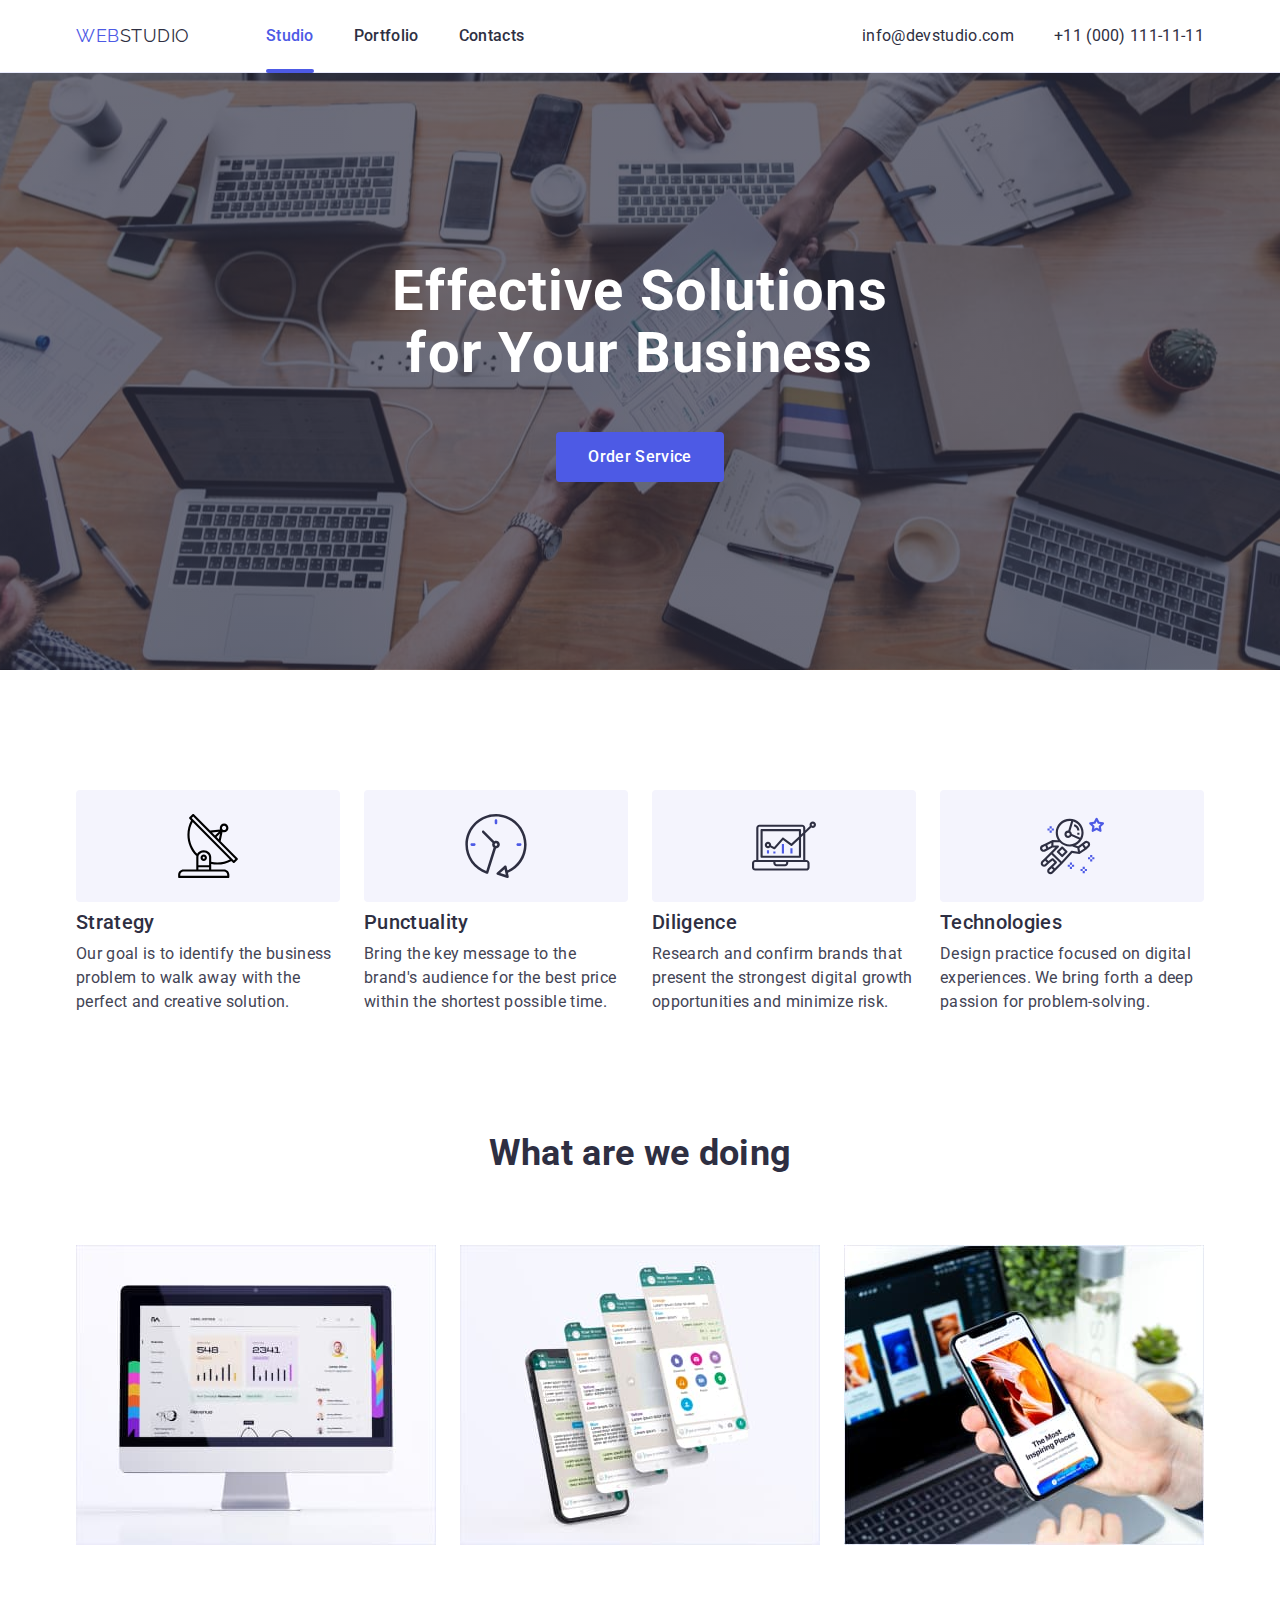
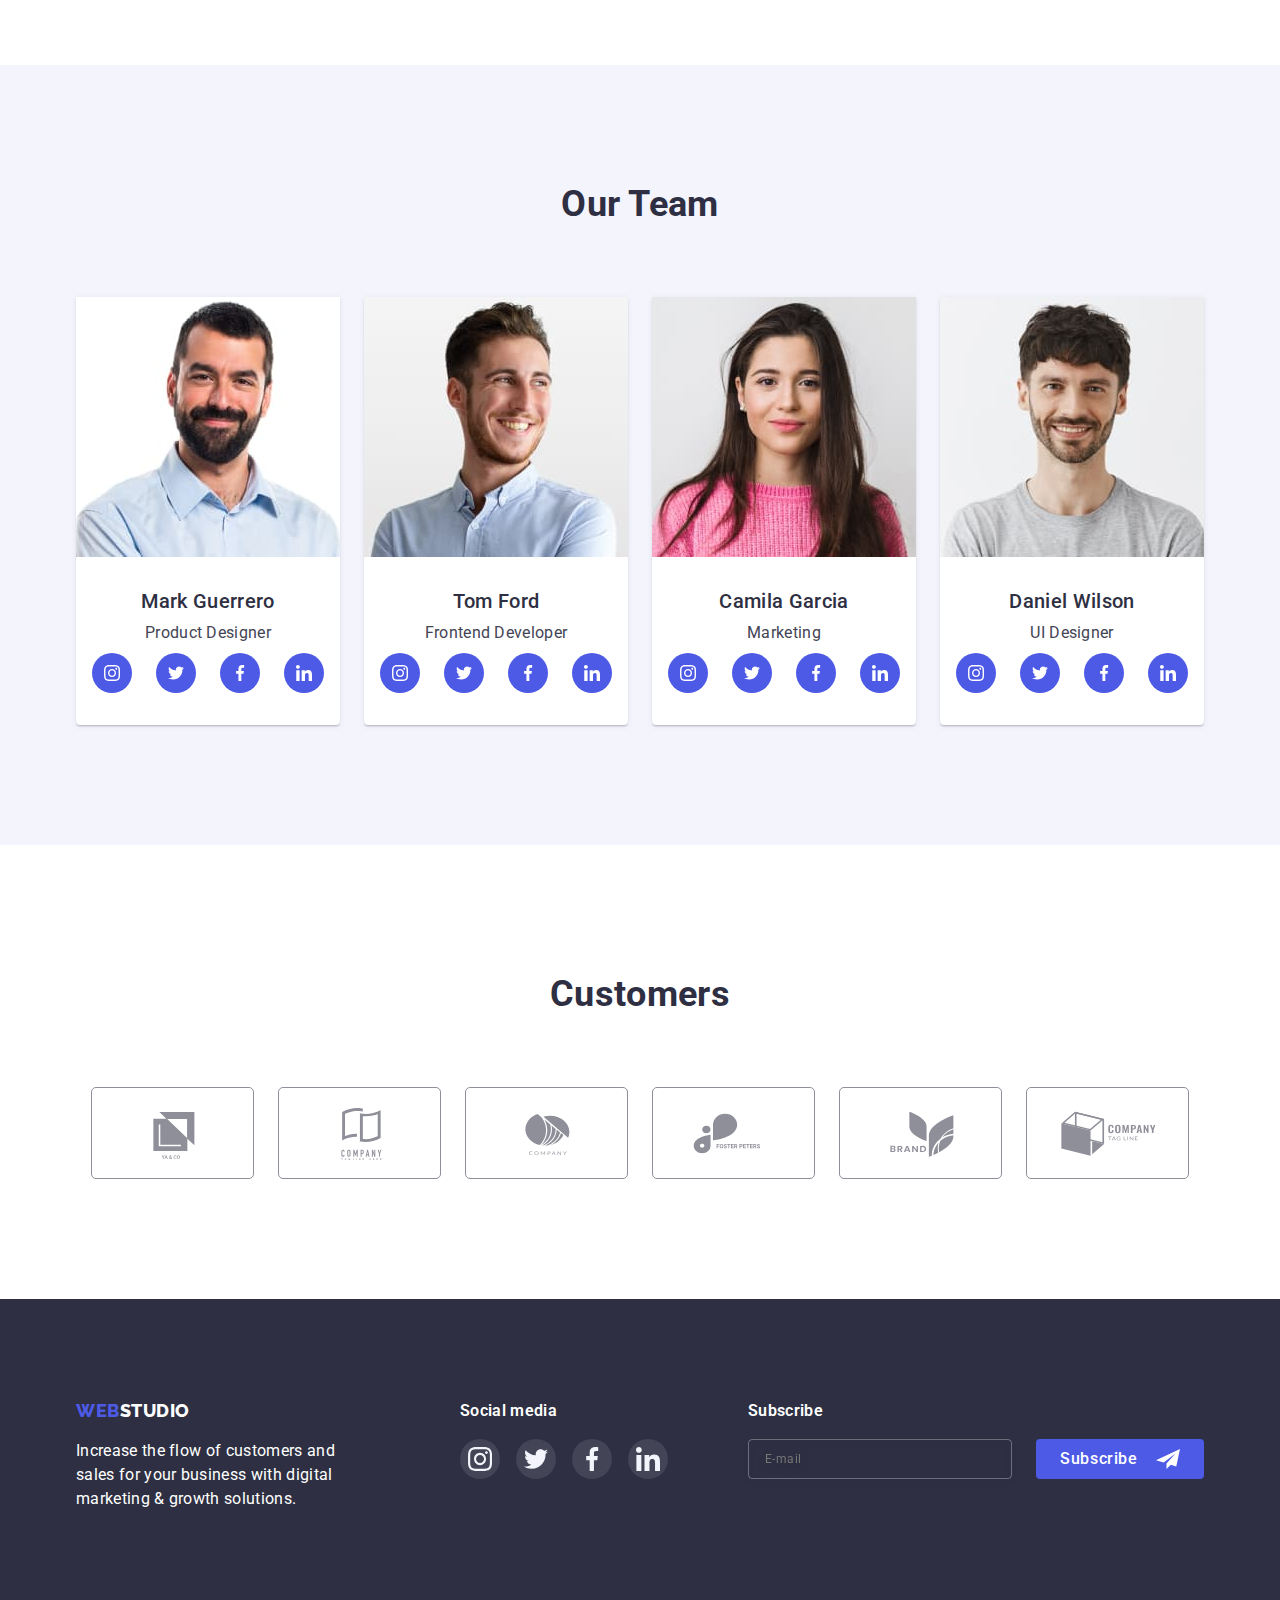
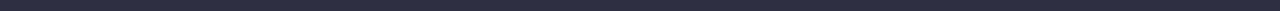
==== commit 0a003edc: "q" ====
--- a/index.html
+++ b/index.html
@@ -9,9 +9,6 @@
     <link href="https://unpkg.com/aos@2.3.1/dist/aos.css" rel="stylesheet">
     <link rel="stylesheet" href="https://cdn.jsdelivr.net/npm/modern-normalize@1.1.0/modern-normalize.min.css">
     <link rel="stylesheet" href="./css/styles.css">
-    <link rel="stylesheet" href="./css/mobile.css">
-    <link rel="stylesheet" href="./css/tablet.css">
-    <link rel="stylesheet" href="./css/desktop.css">
     <link rel="preconnect" href="https://fonts.googleapis.com">
     <link rel="preconnect" href="https://fonts.gstatic.com" crossorigin>
     <link href="https://fonts.googleapis.com/css2?family=Raleway:wght@800&family=Roboto:wght@400;500;700;900&display=swap"
@@ -20,7 +17,7 @@
 </head>
 <body class="body">
     <!--header-->
-    <!-- <header class="header-page">
+    <header class="header-page">
         <div class="container">
             <nav class="header-navigation">
                 <a class="header-logo link" href="./index.html">
@@ -39,16 +36,16 @@
                 <a href="tel:+110001111111" class="header-telefone link">+11 (000) 111-11-11</a>
             </div>
         </div>
-    </header> -->
-    <!--main-->
+    </header>
+    <!--mail-->
     <main class="main-page">
         <!--section one -->
-       <!--  <section class="hero">
+        <section class="hero">
             <div class="container">
                 <h1 class="hero-title">Effective Solutions for Your Business</h1>
                 <button class="hero-button" type="button" data-modal-open>Order Service</button>
             </div>
-        </section> -->
+        </section>
         <!--section two-->
         <section class="direction section">
             <div class="container">
@@ -108,7 +105,7 @@
             </div>
         </section>
         <!--section thre-->
-        <!-- <section class="work section">
+        <section class="work section">
             <div class="container">
                 <h2 class="work-title modal">What are we doing</h2>
                 <ul class="work-list list">
@@ -123,9 +120,9 @@
                     </li>
                 </ul>
             </div>
-        </section> -->
+        </section>
         <!--section four-->
-        <!-- <section class="tem">
+        <section class="tem">
             <div class="container section">
                 <h2 class="team-title modal">Our Team</h2>
                 <ul class="team-man list">
@@ -283,9 +280,9 @@
                     </li>
                 </ul>
             </div>
-        </section> -->
+        </section>
         <!--sectuion five-->
-        <!-- <section class="customers section">
+        <section class="customers section">
             <div class="container">
                 <h2 class="customerst-title modal">Customers</h2>
                 <ul class="customers-list list">
@@ -334,10 +331,9 @@
                     </li>
                 </ul>
             </div>
-        </section> -->
+        </section>
     </main>
-   <!--  footer -->
-    <!-- <footer class="footer-page">
+    <footer class="footer-page">
         <div class="container footer-cont">
             <div class="footer-logo">
             <a class="footer-link link" href="./index.html">
@@ -405,7 +401,7 @@
         </div>
 
 
-    </footer> -->
+    </footer>
     <!--modal "order service"-->
     <div class="backdrop is-hidden"  data-modal>
         <div class="modality">
--- a/css/styles.css
+++ b/css/styles.css
@@ -25,9 +25,6 @@
 }
 img {
     display: block;
-    width: 100%;
-    max-width: 100%;
-    height: auto;
 }
 body{
     font-family:var(--primary-font-family);
@@ -55,15 +52,15 @@
     line-height: 1.1;
 }
 .container{
-    /* width: 1158px; */
+    width: 1158px;
     /* outline: 1px solid red; */
     margin-left: auto;
     margin-right: auto;
-    padding-left: 16px;
-    padding-right: 16px;
+    padding-left: 15px;
+    padding-right: 15px;
 }
 .section{
-    padding-bottom: 96px;
+    padding-bottom: 120px;
 }
 /*====оформлення хедера для студіо та портфоліо======*/
 .header-page{
@@ -73,7 +70,10 @@
 .header-page .link {
     color: var(--accent-text-color);
 }
-
+/* .header-page .link:hover,
+.header-page .link:focus {
+    color:var(--accent-color);
+} */
 .header-navigation {
     display: flex;
     align-items: center;
@@ -193,11 +193,10 @@
 
 /* оформлення мейна секція один */
 .hero {
-   
+    /* background-color:var(--accent-text-color); */
     background-image: linear-gradient(rgba(46, 47, 66, 0.7),
     rgba(46, 47, 66, 0.7)), url(../images/img/hero.jpg);
 
-    
     background-size: 1440px;
     background-repeat: no-repeat;
     background-position: center;
@@ -244,42 +243,34 @@
     box-shadow: 0px 4px 4px rgba(0, 0, 0, 0.15);
 } 
 /* оформлення мейна секція два */
-/* .direction {} */
+.direction {
+    padding-top: 120px;}
 
 .direction-title {
     margin-bottom: 8px; 
 }
 .direction-list {
-    /* display: flex; */
-   
+    display: flex;
 } 
 .direction-item {
-    /* margin-right: 24px; */
-    row-gap: 72px;
-}
-/* .direction-item:last-child{
+    margin-right: 24px;
+}
+.direction-item:last-child{
     margin-right: 0px;
-} */
+}
 .direction-direction {
     color: var(--accent-text-color);
     margin-bottom: 8px;
-    display: flex;
-    justify-content: center;
-    align-items: center;
-}
-.icon-direction{
-    display: none;
 }
 .direction-text {
     font-weight: 400;
     font-size: 16px;
     line-height: 1.5;
-    margin-bottom: 72px;
 } 
-/* .direction-section{
+.direction-section{
     content: '';
     height: 112px;
-    display: flex;
+     display: flex;
     justify-content: center;
     align-items: center;
     background-repeat: no-repeat;
@@ -287,11 +278,12 @@
     background-position: center;
     border-radius: 4px;
     padding: 24px 100px;
-    margin-bottom: 8px;
+        margin-bottom: 8px;
+}
+
+/* оформлення мейна секція три */
+/* .work {
 } */
-
-/* оформлення мейна секція три */
-
 .work-title {
     text-align: center;
     padding-bottom: 120x;
@@ -304,7 +296,10 @@
 .work-item {
     margin-right: 24px;
  }
-
+/* .work-images {
+} 
+/* .persone-item {
+} */
 /* оформлення мейна секція чотири*/
 .tem {
     background-color:var(--accent-background-color);
@@ -505,6 +500,10 @@
 .footer-subscribe {
     margin-left: 80px;
 }
+
+/* .subscribe-modal {}
+
+.subscribe-label {} */
 
 .subscribe-wrap {
     display: flex;
@@ -560,6 +559,8 @@
 
 /* =============оформлення портфоліо=================== */
 /* оформлення мейна */
+/* .main-porfolio {
+} */
 /* офрмлення секції один */
  .portfolio {
     padding-top: 96px;
@@ -599,9 +600,10 @@
 }
 
 /* оформлення секції два */
-
+/* .product {
+} */
 .product-item{
-    
+    /* margin-bottom: 48px; */
     transition: box-shadow 250ms cubic-bezier(0.4, 0, 0.2, 1)
 }
 .product-item:hover,
@@ -638,7 +640,8 @@
     column-gap: 24px;
     row-gap: 48px;
 }
-
+/* .product-images {
+} */
 .product-decscription {
     font-weight: 500px;
     font-size: 20px;
@@ -652,7 +655,9 @@
     font-weight: 400;
     margin-left: 16px;
 }
-
+/* .text-img{
+    border: 1px solid #E7E9FC;
+} */
 .text-img{
     padding: 32px 0 32px 0;
     border-left: 1px solid #E7E9FC;
@@ -786,7 +791,7 @@
     line-height: 1.33;
     letter-spacing: 0.04em;
     color: var(--accent-text-color);
-    
+    /* color: rgba(117, 117, 117, 0.5); */
 }
 
 .modal-comment:focus {
@@ -859,3 +864,8 @@
     fill: var(--accent-color-btn);
         
 }
+/* ========модальне вікно для телефонів======= */
+/* стилі для мобільних телефонів */
+@media screen {
+    
+}
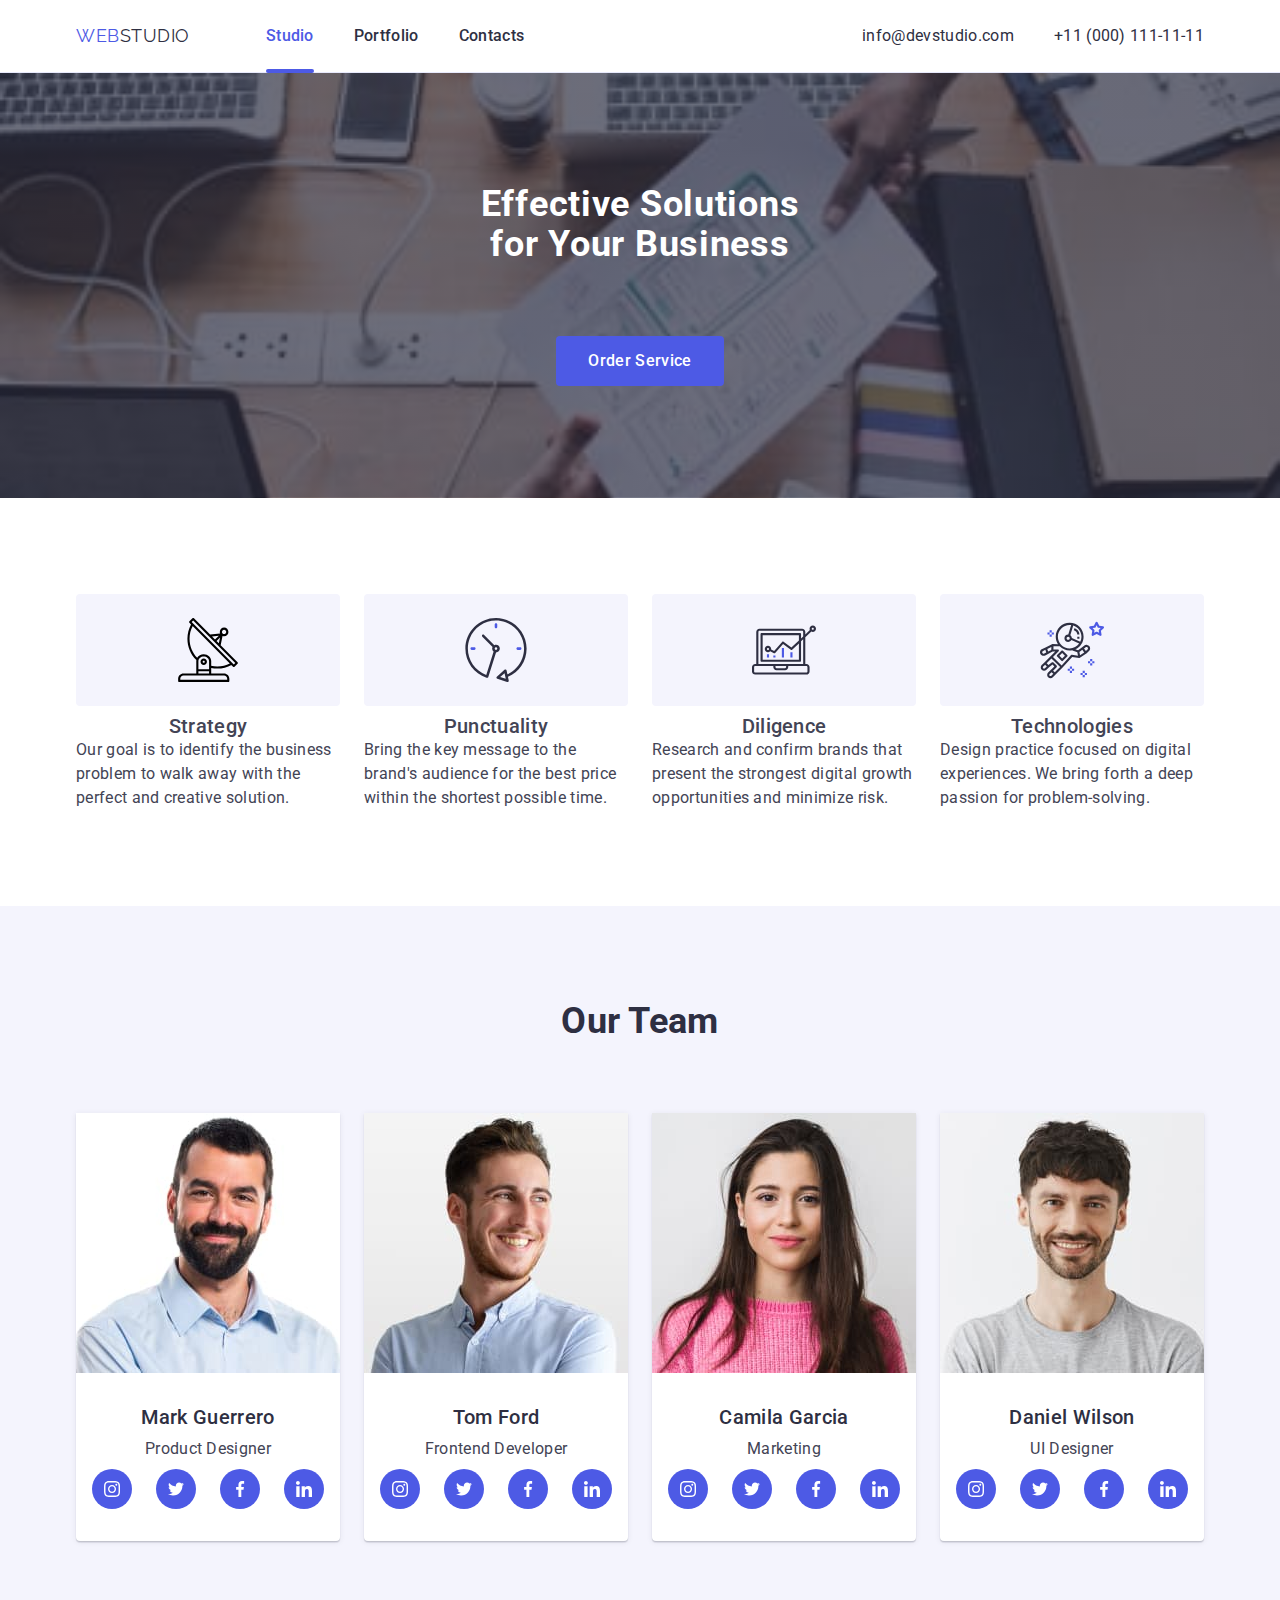
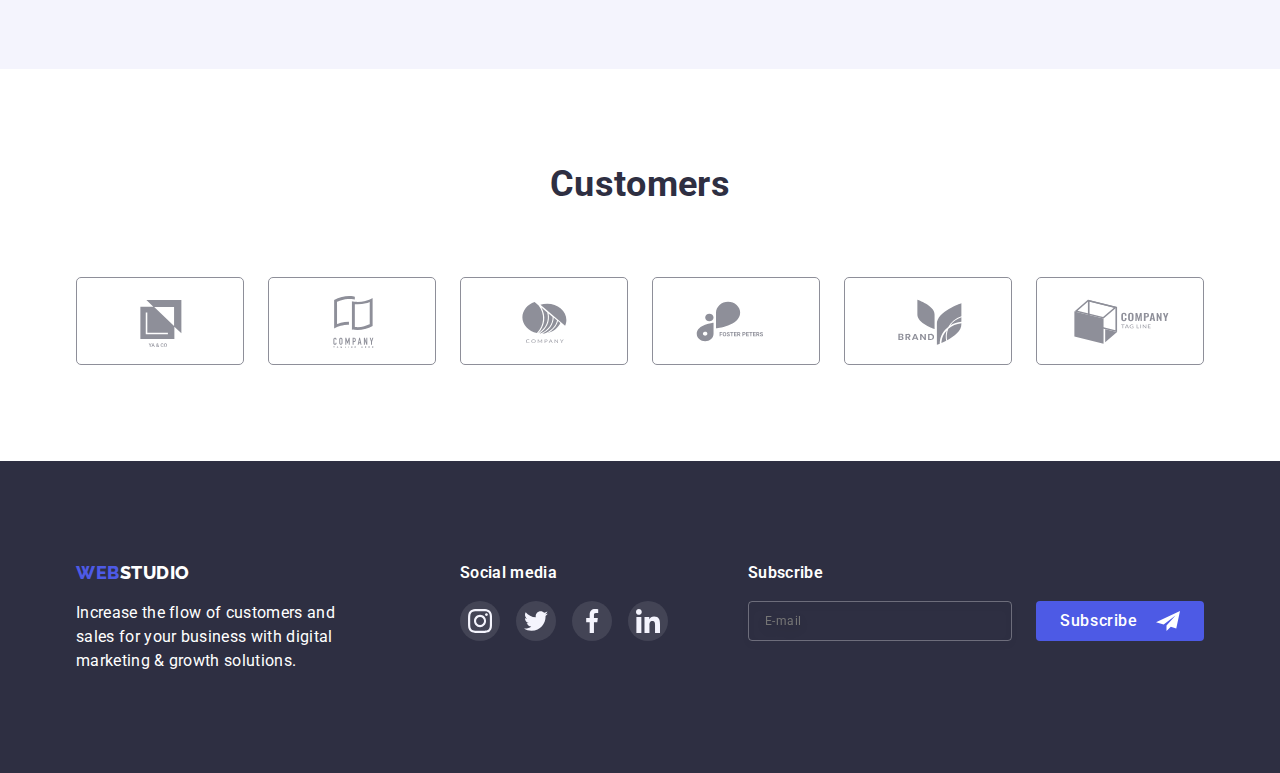
==== commit 0e19d66e: "w12" ====
--- a/index.html
+++ b/index.html
@@ -8,7 +8,12 @@
     <link rel="stylesheet" href="https://cdnjs.cloudflare.com/ajax/libs/animate.css/4.1.1/animate.min.css" />
     <link href="https://unpkg.com/aos@2.3.1/dist/aos.css" rel="stylesheet">
     <link rel="stylesheet" href="https://cdn.jsdelivr.net/npm/modern-normalize@1.1.0/modern-normalize.min.css">
-    <link rel="stylesheet" href="./css/styles.css">
+    <!-- <link rel="stylesheet" href="./css/styles.css"> -->
+    <link rel="stylesheet" href="./css/new.styles.css">
+    <link rel="stylesheet" href="./css/mobile.css">
+    <link rel="stylesheet" href="./css/tablet.css">
+    <link rel="stylesheet" href="./css/desktop.css">
+    <link rel="stylesheet" href="./css/modal.css">
     <link rel="preconnect" href="https://fonts.googleapis.com">
     <link rel="preconnect" href="https://fonts.gstatic.com" crossorigin>
     <link href="https://fonts.googleapis.com/css2?family=Raleway:wght@800&family=Roboto:wght@400;500;700;900&display=swap"
@@ -19,11 +24,12 @@
     <!--header-->
     <header class="header-page">
         <div class="container">
+            <a class="header-logo link" href="./index.html">
+                <span class="web">WEB</span>
+                <span class="studio">STUDIO</span>
+            </a>
             <nav class="header-navigation">
-                <a class="header-logo link" href="./index.html">
-                    <span class="web">WEB</span>
-                    <span class="studio">STUDIO</span>
-                </a>
+                
                 <ul class="header-lists list">
                     <li><a class="header-list-item link active" href="./index.html">Studio</a></li>
                     <li><a class="header-list-item link" href="./portfolio.html">Portfolio</a></li>
@@ -35,6 +41,13 @@
                 <a href="mailto:info@devstudio.com" class="header-mailto link">info@devstudio.com</a>
                 <a href="tel:+110001111111" class="header-telefone link">+11 (000) 111-11-11</a>
             </div>
+            <button class="heder-burger " data-menu-open>
+            
+                <svg class="icon-burger" width="40" height="40">
+                    <use href="./images/icons.svg#burger-icon"></use>
+                </svg>
+            
+            </button>
         </div>
     </header>
     <!--mail-->
@@ -466,13 +479,21 @@
             </form>
         </div>
     </div>
-    <div class="modal-meny">
-
-
+   <!--  mobile-meny -->
+    <div class="mobile-modal is-hidden"  data-menu>
+        <div class="mobile-meny">
+            <button type="button" class="modality-close" data-menu-close>
+                <svg class="modality-close-icon" width="8" height="8">
+                    <use href="./images/icons.svg#icon-close"></use>
+                </svg>
+            </button>
+            
+        </div>
     </div>
     <script>
         AOS.init();
     </script>
     <script src="./js/modal.js"></script>
+    <script src="./js/mobile-menu.js"></script>
 </body>
 </html>--- a/css/styles.css
+++ b/css/styles.css
@@ -865,7 +865,12 @@
         
 }
 /* ========модальне вікно для телефонів======= */
-/* стилі для мобільних телефонів */
-@media screen {
-    
-}
+.mobile-modal{
+    position: fixed;
+    height: 100%;
+    width: 100%;
+    top: 0;
+    left: 0;
+    background-color: var(--primary-background-color) ;
+    box-shadow: 0px 2px 1px rgba(46, 47, 66, 0.08), 0px 1px 1px rgba(46, 47, 66, 0.16), 0px 1px 6px rgba(46, 47, 66, 0.08);
+}
--- a/css/new.styles.css
+++ b/css/new.styles.css
@@ -0,0 +1,572 @@
+/*===========змінні================*/
+:root {
+    --primary-text-color: #434455;
+    --accent-text-color: #2E2F42;
+    --primary-background-color: #FFFFFF;
+    --accent-background-color: #F4F4FD;
+    --accent-background-btn: #E7E9FC;
+    --accent-color: #4D5AE5;
+    --accent-color-btn: #404BBF;
+    --primary-font-family: 'Roboto', sans-serif;
+    --accent-font-family: 'Raleway', sans-serif;
+}
+
+/*===========загальне оформлення==============*/
+h1,
+h2,
+h3,
+p {
+    margin-top: 0;
+    margin-bottom: 0;
+}
+
+ul {
+    margin-top: 0;
+    margin-bottom: 0;
+    padding-left: 0;
+}
+
+img {
+    display: block;
+}
+
+body {
+    font-family: var(--primary-font-family);
+    color: var(--primary-text-color);
+    background-color: var(--primary-background-color);
+    font-size: 16px;
+    line-height: 1.5;
+    letter-spacing: 0.02em;
+}
+body.body-hidden{
+    overflow: hidden;
+}
+.list {
+    list-style: none;
+}
+
+.link {
+    text-decoration: none;
+}
+
+.title {
+    font-weight: 500;
+    font-size: 20px;
+    line-height: 1.2;
+}
+
+.modal {
+    color: var(--accent-text-color);
+    font-weight: 700;
+    font-size: 36px;
+    line-height: 1.1;
+}
+
+.container {
+    margin-left: auto;
+    margin-right: auto;
+    padding-left: 15px;
+    padding-right: 15px;
+}
+
+/* ===============================HEADER ===========================*/
+.header-page {
+    color: var(--accent-text-color);
+    border-bottom: 1px solid #E7E9FC;
+}
+.header-page>.container {
+    display: flex;
+}
+
+.header-page .link {
+    color: var(--accent-text-color);
+}
+.header-logo {
+    font-family: var(--accent-font-family);
+    font-weight: 800px;
+    font-size: 18px;
+    line-height: 1.33;
+    letter-spacing: 0.03em;
+    display: flex;
+    flex-direction: row;
+    align-items: flex-start;
+    padding: 0px;
+    flex: none;
+    /* margin-right: 76px; */
+    padding-top: 24px;
+    padding-bottom: 24px;
+}
+
+.web {
+    color: var(--accent-color);
+    order: 0;
+}
+
+.studio {
+    color: var(--accent-text-color);
+    order: 1;
+}
+.header-list-item:hover,
+.header-list-item:focus {
+    color: var(--accent-color);
+}
+.header-mailto:hover,
+.header-mailto:focus {
+    color: var(--accent-color);
+}
+ .header-telefone:hover,
+ .header-telefone:focus {
+     color: var(--accent-color);
+ }
+/*=========================HERO =====================*/
+.hero-title {
+    font-weight: 700;
+    color: var(--primary-background-color);
+    letter-spacing: 0.02em;
+    margin-right: auto;
+    margin-left: auto;
+    line-height: 1.1;
+}
+
+.hero>.container {
+    text-align: center;
+}
+
+.hero-button {
+    font-family: var(--primary-font-family);
+    font-weight: 500;
+    font-size: 16px;
+    line-height: 1.1;
+    color: var(--primary-background-color);
+    background-color: var(--accent-color);
+    letter-spacing: 0.02em;
+    cursor: pointer;
+    border: none;
+
+    border-radius: 4px;
+    display: flex;
+    justify-content: center;
+    align-items: center;
+    margin: 0 auto;
+    padding: 16px 32px;
+    transition: color 250ms cubic-bezier(0.4, 0, 0.2, 1), background-color 250ms cubic-bezier(0.4, 0, 0.2, 1), box-shadow 250ms cubic-bezier(0.4, 0, 0.2, 1);
+}
+
+.hero-button:hover,
+.hero-button:focus {
+    background-color: var(--accent-color-btn);
+    box-shadow: 0px 4px 4px rgba(0, 0, 0, 0.15);
+}
+/* ==========================SECTIO TWO================ */
+
+/* ===========================SECTION FOUR============= */
+.tem {
+    background-color: var(--accent-background-color);
+    
+    
+}
+
+.team-title {
+    text-align: center;
+    margin-bottom: 72px;
+}
+
+.team-man {
+    display: flex;
+    flex-wrap: wrap;
+    row-gap: 72px;
+    column-gap: 24px;
+    justify-content: center;
+    
+}
+
+.team-list {
+    
+    text-align: center;
+    background-color: var(--primary-background-color);
+    box-shadow: 0px 1px 6px rgba(46, 47, 66, 0.08), 0px 1px 1px rgba(46, 47, 66, 0.16), 0px 2px 1px rgba(46, 47, 66, 0.08);
+    border-radius: 0px 0px 4px 4px;
+}
+
+.team-list:last-child {
+    margin-right: 0px;
+}
+
+.team-images {
+    width: 264px;
+    height: 260px;
+}
+
+.team-name {
+    color: var(--accent-text-color);
+    margin-top: 32px;
+    margin-bottom: 8px;
+}
+
+.team-text {
+    font-weight: 400;
+    margin-bottom: 8px;
+}
+
+/* соц-мережі під фото */
+.tem-soc-listm {
+    margin-bottom: 32px;
+    display: flex;
+    gap: 24px;
+    justify-content: center;
+    align-items: center;
+}
+
+.tem-soc-item {
+    width: 40px;
+    height: 40px;
+}
+
+.tem-soc-link {
+    width: 100%;
+    height: 100%;
+    background-color: var(--accent-color);
+    border-radius: 50%;
+    display: flex;
+    align-items: center;
+    justify-content: center;
+    transition: background-color 250ms cubic-bezier(0.4, 0, 0.2, 1)
+}
+
+.tem-soc-icon {
+    fill: var(--primary-background-color);
+}
+
+.tem-soc-link:hover,
+.tem-soc-link:focus {
+    background-color: #404BBF;
+}
+/* ===========================SECTION FIVE============= */
+.customers {
+    padding-top: 120px;
+    padding-bottom: 120px;
+}
+
+.customerst-title {
+    text-align: center;
+    margin-bottom: 72px;
+}
+
+.customers-list {
+    display: flex;
+    justify-content: center;
+    align-items: center;
+    gap: 24px;
+    flex-wrap: wrap;
+    
+}
+
+.customers-item {
+    width: calc((100% - 150px) / 6);
+    height: 88px;
+}
+
+.customers-link {
+    width: 100%;
+    height: 100%;
+    border: 1px solid #8E8F99;
+    border-radius: 5px;
+    display: flex;
+    align-items: center;
+    justify-content: center;
+    transition: fill 250ms cubic-bezier(0.4, 0, 0.2, 1), border-color 250ms cubic-bezier(0.4, 0, 0.2, 1);
+}
+
+.customers-icon {
+    transition: fill 250ms cubic-bezier(0.4, 0, 0.2, 1), border-color 250ms cubic-bezier(0.4, 0, 0.2, 1);
+}
+
+.customers-link:hover {
+    border-color: #404BBF;
+}
+
+.customers-link:hover .customers-icon {
+    fill: #404BBF;
+}
+
+.customers-link:focus .customers-icon {
+    fill: #404BBF;
+}
+
+.customers-icon {
+    fill: #8E8F99;
+}
+/* ===========================FOOETR============= */
+.footer-page {
+    background-color: var(--accent-text-color);
+    padding-top: 100px;
+    padding-bottom: 100px;
+}
+
+.footer-logo {
+    min-width: 264px;
+    height: 110px;
+}
+
+.footer-cont {
+    display: flex;
+}
+
+.footer-link {
+    font-family: var(--accent-font-family);
+    font-weight: 800;
+    font-size: 18px;
+    line-height: 1.33;
+    display: flex;
+    align-items: center;
+    letter-spacing: 0.03em;
+    text-transform: uppercase;
+    flex-grow: 0;
+    flex: none;
+    margin-bottom: 16px;
+}
+
+.web-logo {
+    color: var(--accent-color);
+    order: 0;
+}
+
+.studio-logo {
+    color: var(--primary-background-color);
+    order: 1;
+}
+
+.footer-text {
+    font-weight: 400;
+    font-size: 16px;
+    line-height: 1.5;
+    color: var(--primary-background-color);
+    margin-top: 16px;
+    width: 264px;
+    height: 72px;
+}
+
+.footer-soc {
+    display: flex;
+    flex-direction: column;
+    justify-content: center;
+    align-items: flex-start;
+    margin-left: 120px;
+}
+
+.footer-soc-text {
+    display: flex;
+    font-weight: 600;
+    font-size: 16px;
+    line-height: 1.5;
+    color: var(--primary-background-color);
+    margin-bottom: 16px;
+}
+
+.footer-soc-listm {
+    margin-bottom: 32px;
+    display: flex;
+    gap: 16px;
+    justify-content: center;
+    align-items: center;
+}
+
+.footer-soc-item {
+    width: 40px;
+    height: 40px;
+}
+
+.footer-soc-link {
+    width: 100%;
+    height: 100%;
+    background-color: var(--primary-text-color);
+    border-radius: 50%;
+    display: flex;
+    align-items: center;
+    justify-content: center;
+    transition: background-color 250ms cubic-bezier(0.4, 0, 0.2, 1);
+}
+
+.footer-soc-icon {
+    fill: var(--accent-background-color);
+}
+
+.footer-soc-link:hover,
+.footer-soc-link:focus {
+    background-color: #31D0AA;
+}
+
+.subscribe-wrap {
+    display: flex;
+    justify-content: center;
+    align-items: center;
+
+}
+
+.subscribe-input {
+    font-weight: 400;
+    font-size: 12px;
+    line-height: 2;
+    letter-spacing: 0.04em;
+    min-width: 264px;
+    height: 40px;
+    background-color: transparent;
+    border: 1px solid rgba(255, 255, 255, 0.3);
+    filter: drop-shadow(0px 4px 4px rgba(0, 0, 0, 0.15));
+    border-radius: 4px;
+    padding-left: 16px;
+    margin-right: 24px;
+    color: rgba(255, 255, 255, 0.3);
+}
+
+.subscribe-input:focus {
+    outline: none;
+    border-color: var(--accent-color);
+}
+
+.subscribe-buttom {
+    font-weight: 500;
+    font-size: 16px;
+    line-height: 1.5;
+    letter-spacing: 0.04em;
+    color: var(--primary-background-color);
+    padding: 8px 24px;
+    border-radius: 4px;
+    border: var(--accent-color);
+    background-color: var(--accent-color);
+    cursor: pointer;
+    display: flex;
+    justify-content: center;
+    align-items: center;
+    transition: color 250ms cubic-bezier(0.4, 0, 0.2, 1), background-color 250ms cubic-bezier(0.4, 0, 0.2, 1), box-shadow 250ms cubic-bezier(0.4, 0, 0.2, 1);
+}
+
+.subscribe-icon {
+    margin-left: 18px;
+    color: var(--primary-background-color);
+}
+
+.subscribe-buttom:hover,
+.subscribe-buttom:focus {
+    background-color: var(--accent-color-btn);
+    box-shadow: 0px 4px 4px rgba(0, 0, 0, 0.15);
+}
+/* =============оформлення портфоліо=================== */
+/* оформлення мейна */
+/* .main-porfolio {
+} */
+/* офрмлення секції один */
+.portfolio {
+    padding-top: 96px;
+    padding-bottom: 120px;
+}
+
+.portfolio-link {
+    padding-bottom: 72px;
+    display: flex;
+    justify-content: center;
+    gap: 24px;
+
+}
+
+.portfolio-button {
+    font-family: var(--primary-font-family);
+    font-weight: 500;
+    font-size: 16px;
+    line-height: 1.5;
+    color: var(--accent-color);
+    background: var(--accent-background-color);
+    cursor: pointer;
+    border: none;
+    letter-spacing: 0.04em;
+    min-width: 69px;
+    height: 48px;
+    border-radius: 4px;
+    padding: 12px 24px;
+    border: 1px solid #E7E9FC;
+    transition: color 250ms cubic-bezier(0.4, 0, 0.2, 1), background-color 250ms cubic-bezier(0.4, 0, 0.2, 1), border 250ms cubic-bezier(0.4, 0, 0.2, 1), box-shadow 250ms cubic-bezier(0.4, 0, 0.2, 1);
+}
+
+.portfolio-button:hover,
+.portfolio-button:focus {
+
+    color: var(--primary-background-color);
+    background-color: var(--accent-color-btn);
+    border: 1px solid var(--accent-color-btn);
+    box-shadow: 0px 3px 1px rgba(0, 0, 0, 0.1), 0px 2px 1px rgba(0, 0, 0, 0.08), 0px 2px 2px rgba(0, 0, 0, 0.12);
+}
+
+/* оформлення секції два */
+/* .product {
+} */
+.product-item {
+    /* margin-bottom: 48px; */
+    transition: box-shadow 250ms cubic-bezier(0.4, 0, 0.2, 1)
+}
+
+.product-item:hover,
+.product-item:focus {
+    box-shadow: 0px 1px 6px rgba(46, 47, 66, 0.08), 0px 1px 1px rgba(46, 47, 66, 0.16), 0px 2px 1px rgba(46, 47, 66, 0.08);
+}
+
+.product-content {
+    position: relative;
+    overflow: hidden;
+}
+
+.product-content-text {
+    font-weight: 400;
+    font-size: 16px;
+    line-height: 1.5;
+    color: var(--accent-background-color);
+    background: var(--accent-color);
+    background-blend-mode: soft-light;
+    mix-blend-mode: normal;
+    position: absolute;
+    top: 0;
+    padding: 40px 32px 164px 32px;
+    transform: translateY(100%);
+    transition: 250ms cubic-bezier(0.4, 0, 0.2, 1);
+}
+
+.product-item:hover .product-content-text {
+    transform: translateY(0);
+}
+
+.product-item:focus .product-content-text {
+    transform: translateY(0);
+}
+
+.product-list {
+    display: flex;
+    flex-wrap: wrap;
+    column-gap: 24px;
+    row-gap: 48px;
+}
+
+/* .product-images {
+} */
+.product-decscription {
+    font-weight: 500px;
+    font-size: 20px;
+    line-height: 1.2;
+    color: var(--accent-text-color);
+    letter-spacing: 0.02em;
+    margin-bottom: 8px;
+    margin-left: 16px;
+}
+
+.product-text {
+    font-weight: 400;
+    margin-left: 16px;
+}
+
+/* .text-img{
+    border: 1px solid #E7E9FC;
+} */
+.text-img {
+    padding: 32px 0 32px 0;
+    border-left: 1px solid #E7E9FC;
+    border-right: 1px solid #E7E9FC;
+    border-bottom: 1px solid #E7E9FC;
+}--- a/css/mobile.css
+++ b/css/mobile.css
@@ -0,0 +1,84 @@
+
+@media screen and (min-width: 320px) {
+    .container {
+        max-width: 458px;
+        width: 100%;
+    }
+    .header-page>.container {
+        justify-content: space-between;
+        align-items: center;
+    }
+    .header-lists, .header-info {
+        display:none;
+    }
+         .heder-burger {
+            border: none;
+            background-color: transparent;
+            
+         }
+/*=========================HERO =====================*/
+    .hero {
+        
+        background-image: linear-gradient(rgba(46, 47, 66, 0.7),
+        rgba(46, 47, 66, 0.7)), url(../images/img/people_office_mobile.jpg);
+        background-size: cover;
+        background-repeat: no-repeat;
+        background-position: center;
+        padding-top: 112px;
+        padding-bottom: 112px;
+
+    }
+    .hero-title {
+        font-size: 36px;
+        line-height: 1.1;
+        max-width: 320px;
+        margin-bottom: 72px;
+    }
+/* ==========================SECTIO TWO================ */
+    .direction {
+        padding: 96px 0;
+    }
+    .direction-section{
+        display: none;
+    }
+    .direction-list {
+        display: flex;
+        flex-direction: column;
+        gap: 72px;
+    }
+    .direction-direction {
+    text-align: center;
+    }
+    .work{
+        display: none;
+    }
+/* ===========================SECTION FOUR============= */
+    .tem{
+        padding-top: 96px;
+        padding-bottom: 128px;
+    }
+/* ===========================SECTION FIVE============= */
+    .customers {
+        padding-top: 96px;
+        padding-bottom: 96px;
+    }
+    .customers-list{
+        display: flex;
+        justify-content: center;
+        align-items: center;
+        row-gap: 72px;
+        column-gap: 16px;
+    }
+    .customers-item {
+        width: 190px;
+    }
+
+/* ===========================FOOETR============= */
+    .footer-cont {
+        flex-direction: column;
+    }
+    .subscribe-wrap{
+        flex-direction: column;
+    }
+
+}--- a/css/tablet.css
+++ b/css/tablet.css
@@ -0,0 +1,115 @@
+@media screen and (min-width: 768px) {
+    .container {
+        max-width: 768px;
+        width: 100%;
+    }
+    .header-lists,
+    .header-info {
+        display: flex;
+    }
+    .heder-burger{
+        display: none;
+    }
+        .header-navigation {
+            display: flex;
+            align-items: center;
+    
+        }
+        .header-lists {
+            display: flex;
+            gap: 40px;
+            padding-top: 24px;
+            padding-bottom: 24px;
+        }
+    
+        .header-list-item {
+            position: relative;
+            font-weight: 500;
+            font-size: 16px;
+            line-height: 1.5;
+            color: var(--accent-text-color);
+            letter-spacing: 0.02em;
+            padding-top: 24px;
+            padding-bottom: 24px;
+            transition: color 250ms cubic-bezier(0.4, 0, 0.2, 1);
+        }
+    
+        .header-list-item:hover:after {
+            content: "";
+            position: absolute;
+            width: 100%;
+            height: 4px;
+            background-color: var(--accent-color);
+            left: 0;
+            bottom: -3.5px;
+            border-radius: 2px;
+        }
+    
+        .active::after {
+            content: "";
+            position: absolute;
+            width: 100%;
+            height: 4px;
+            background-color: var(--accent-color);
+            left: 0;
+            bottom: -3.5px;
+            border-radius: 2px;
+    
+        }
+    
+        .header-list-item.active {
+            color: var(--accent-color);
+        }
+    
+        .header-list-item:hover,
+        .header-list-item:focus {
+            color: var(--accent-color);
+        }
+    
+    
+        .header-info {
+            flex-direction: column;
+            display: flex;
+            gap: 4px;
+        }
+    
+        .header-mailto, .header-telefone{
+            font-weight: 400;
+            font-size: 16px;
+            line-height: 1.5;
+            color: var(--primary-text-color);
+            letter-spacing: 0.02em;
+            
+            transition: color 250ms cubic-bezier(0.4, 0, 0.2, 1);
+        }
+    
+    
+    /*=========================HERO =====================*/
+    /* ==========================SECTIO TWO================ */
+        .direction-list{
+            flex-direction: row;
+            flex-wrap: wrap;
+            gap:72px 24px;
+        }
+        .direction-item{
+
+            width: 356px;
+        }
+/* ===========================FOOETR============= */
+.footer-cont {
+    flex-direction: row;
+    flex-wrap: wrap;
+    
+}
+.footer-subscribe {
+   flex: 1;
+}
+.subscribe-modal {
+    display: flex;
+   
+}
+.subscribe-wrap {
+   flex-direction: row;
+
+}
+}--- a/css/desktop.css
+++ b/css/desktop.css
@@ -0,0 +1,58 @@
+@media screen and (min-width: 1200px) {
+    .container {
+        max-width: 1158px;
+        width: 100%;
+    }
+.header-page>.container {
+justify-content: flex-start;
+gap: 76px;
+}
+.header-info {
+    flex-direction: row;
+    flex: 1;
+    justify-content: flex-end;
+    gap: 40px;}
+/* ==========================SECTIO TWO================ */
+        .direction-list {
+            gap: 24px;
+        }
+    
+        .direction-item {
+    
+            width: 264px;
+        }
+        .direction-section {
+        display: block;
+        }
+                .direction-section {
+                    content: '';
+                    height: 112px;
+                    display: flex;
+                    justify-content: center;
+                    align-items: center;
+                    background-repeat: no-repeat;
+                    background-color: var(--accent-background-color);
+                    background-position: center;
+                    border-radius: 4px;
+                    padding: 24px 100px;
+                    margin-bottom: 8px;
+                }
+/* ===========================SECTION FIVE============= */
+  .customers {
+      padding-top: 96px;
+      padding-bottom: 96px;
+  }
+
+  .customers-list {
+     
+      column-gap: 24px;
+  }
+
+  .customers-item {
+      width: 168px;
+  }
+
+  .footer-subscribe{
+    margin-left: 80px;
+  }
+}--- a/css/modal.css
+++ b/css/modal.css
@@ -0,0 +1,227 @@
+/* ========модальне вікно ============*/
+.backdrop {
+    position: fixed;
+    top: 0;
+    width: 100%;
+    height: 100%;
+    background-color: rgba(46, 47, 66, 0.4);
+    transition: opacity 250ms cubic-bezier(0.4, 0, 0.2, 1), visibility 250ms cubic-bezier(0.4, 0, 0.2, 1);
+}
+
+.modality {
+    position: absolute;
+    top: 50%;
+    left: 50%;
+
+    width: 408px;
+    padding: 28px 30px 20px;
+    min-height: 576px;
+    background-color: #FCFCFC;
+    box-shadow: 0px 1px 1px rgba(0, 0, 0, 0.14), 0px 1px 3px rgba(0, 0, 0, 0.12), 0px 2px 1px rgba(0, 0, 0, 0.2);
+    border-radius: 4px;
+    transform: translate(-50%, -50%) scaleX(1);
+    transition: transform 250ms cubic-bezier(0.4, 0, 0.2, 1);
+}
+
+.backdrop.is-hidden .modality {
+    transform: translate(-50%, -50%) scaleX(0);
+}
+
+.modality-close {
+    background-color: #E7E9FC;
+    border: 1px solid rgba(0, 0, 0, 0.1);
+    border-radius: 50%;
+    width: 24px;
+    height: 24px;
+    display: block;
+    margin-left: auto;
+    padding: 6px;
+    cursor: pointer;
+    display: flex;
+    justify-content: center;
+    align-items: center;
+    margin-bottom: 24px;
+}
+
+.modality-close-icon {
+    fill: #000;
+
+}
+
+.is-hidden {
+    opacity: 0;
+    visibility: hidden;
+    pointer-events: none;
+}
+
+.modal-title {
+
+    font-family: inherit;
+    font-weight: 500;
+    font-size: 16px;
+    line-height: 1.5;
+    text-align: center;
+    letter-spacing: 0.02em;
+    color: var(--accent-text-color);
+    margin-bottom: 12px;
+}
+
+.modal-field {
+    margin-bottom: 8px;
+}
+
+.input-wrap {
+    position: relative;
+}
+
+.modal-input {
+    width: 99%;
+    height: 40px;
+    border: 1px solid rgba(33, 33, 33, 0.2);
+    border-radius: 4px;
+    background-color: transparent;
+    padding-left: 36px;
+    bottom: none;
+
+    font-weight: 400;
+    font-size: 12px;
+    line-height: 1.33;
+    letter-spacing: 0.04em;
+    color: var(--accent-text-color);
+}
+
+.input-text {
+    display: inline-block;
+    font-family: inherit;
+    font-weight: 400;
+    font-size: 12px;
+    line-height: 1.33;
+    letter-spacing: 0.04em;
+    color: #8E8F99;
+    margin-bottom: 4px;
+}
+
+.input-icon {
+    position: absolute;
+    left: 16px;
+    top: 50%;
+    transform: translateY(-50%);
+}
+
+.modal-input:focus {
+    border-color: var(--accent-color);
+    outline: none;
+}
+
+.modal-input:focus+.input-icon {
+    fill: var(--accent-color);
+}
+
+.modal-comment {
+
+    width: 99%;
+    height: 120px;
+    border: 1px solid rgba(33, 33, 33, 0.2);
+    border-radius: 4px;
+    background-color: transparent;
+    padding-left: 16px;
+    padding-top: 8px;
+    bottom: none;
+    resize: none;
+    font-family: inherit;
+
+    font-weight: 400;
+    font-size: 12px;
+    line-height: 1.33;
+    letter-spacing: 0.04em;
+    color: var(--accent-text-color);
+    /* color: rgba(117, 117, 117, 0.5); */
+}
+
+.modal-comment:focus {
+    border-color: var(--accent-color);
+    outline: none;
+}
+
+.button-send {
+    font-family: var(--primary-font-family);
+    font-weight: 500;
+    font-size: 16px;
+    line-height: 1.5;
+    color: var(--primary-background-color);
+    background-color: var(--accent-color);
+    letter-spacing: 0.04em;
+    cursor: pointer;
+    border: none;
+    border-radius: 4px;
+    padding: 16px 32px;
+    width: 169px;
+    transition: color 250ms cubic-bezier(0.4, 0, 0.2, 1), background-color 250ms cubic-bezier(0.4, 0, 0.2, 1), box-shadow 250ms cubic-bezier(0.4, 0, 0.2, 1);
+}
+
+.button-send:hover,
+.button-send:focus {
+    background-color: var(--accent-color-btn);
+    box-shadow: 0px 4px 4px rgba(0, 0, 0, 0.15);
+}
+
+.modal-button {
+    display: flex;
+    justify-content: center;
+    align-items: center;
+
+}
+
+.heckbox-policy {
+    font-weight: 400;
+    font-size: 12px;
+    line-height: 1.33;
+    letter-spacing: 0.04em;
+    color: var(--accent-color);
+    margin-left: 2px;
+}
+
+.check-text {
+    font-weight: 400;
+    font-size: 12px;
+    line-height: 1.33;
+    letter-spacing: 0.04em;
+    color: #757575;
+    display: flex;
+    margin-bottom: 24px;
+    cursor: pointer;
+}
+
+.check-text span {
+    width: 16px;
+    height: 16px;
+    border: 1.25px solid #2E2F42;
+    border-radius: 2px;
+    margin-right: 7px;
+    display: flex;
+    align-items: center;
+    justify-content: center;
+
+}
+
+.check-icon {
+    fill: var(--primary-background-color);
+}
+
+.input-check:checked+.check-text span {
+    border: none;
+    background-color: var(--accent-color-btn);
+    fill: var(--accent-color-btn);
+
+}
+
+/* ========модальне вікно для телефонів======= */
+.mobile-modal {
+    position: fixed;
+    height: 100%;
+    width: 100%;
+    top: 0;
+    left: 0;
+    background-color: var(--primary-background-color);
+    box-shadow: 0px 2px 1px rgba(46, 47, 66, 0.08), 0px 1px 1px rgba(46, 47, 66, 0.16), 0px 1px 6px rgba(46, 47, 66, 0.08);
+}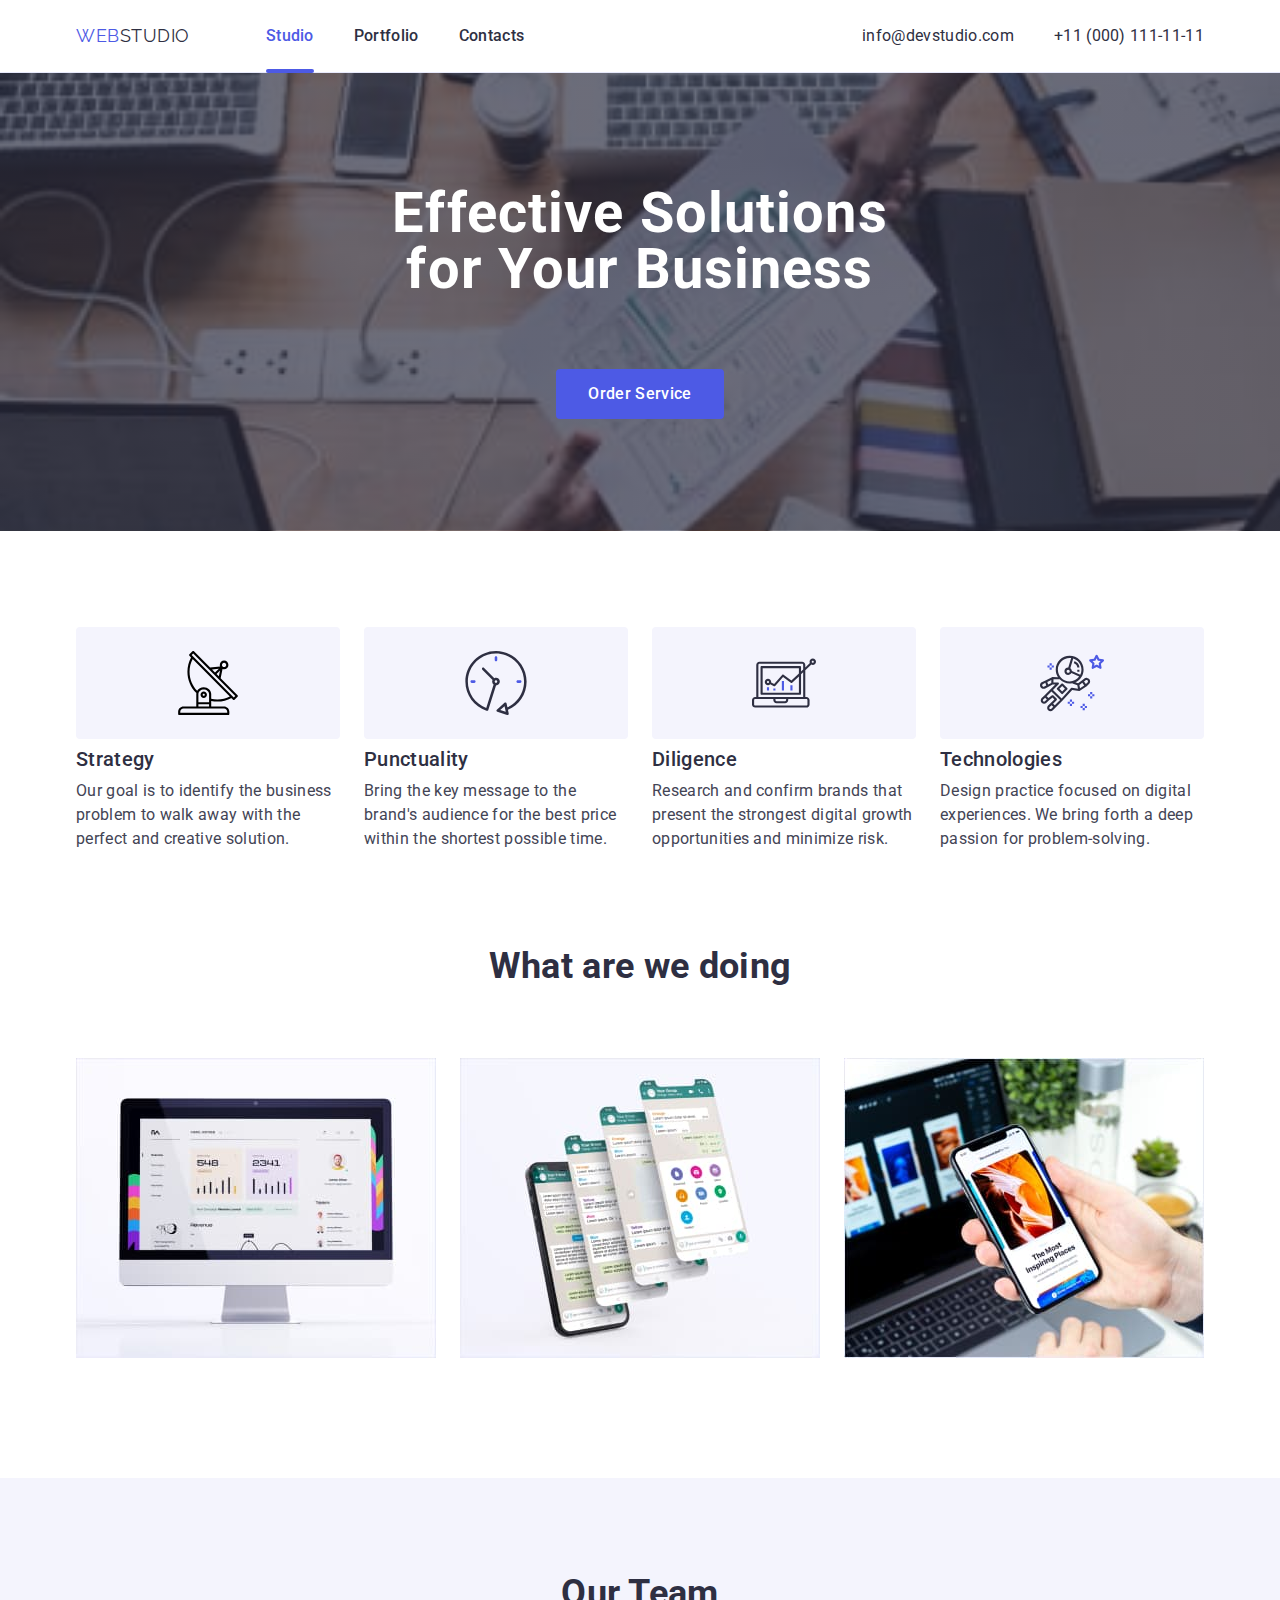
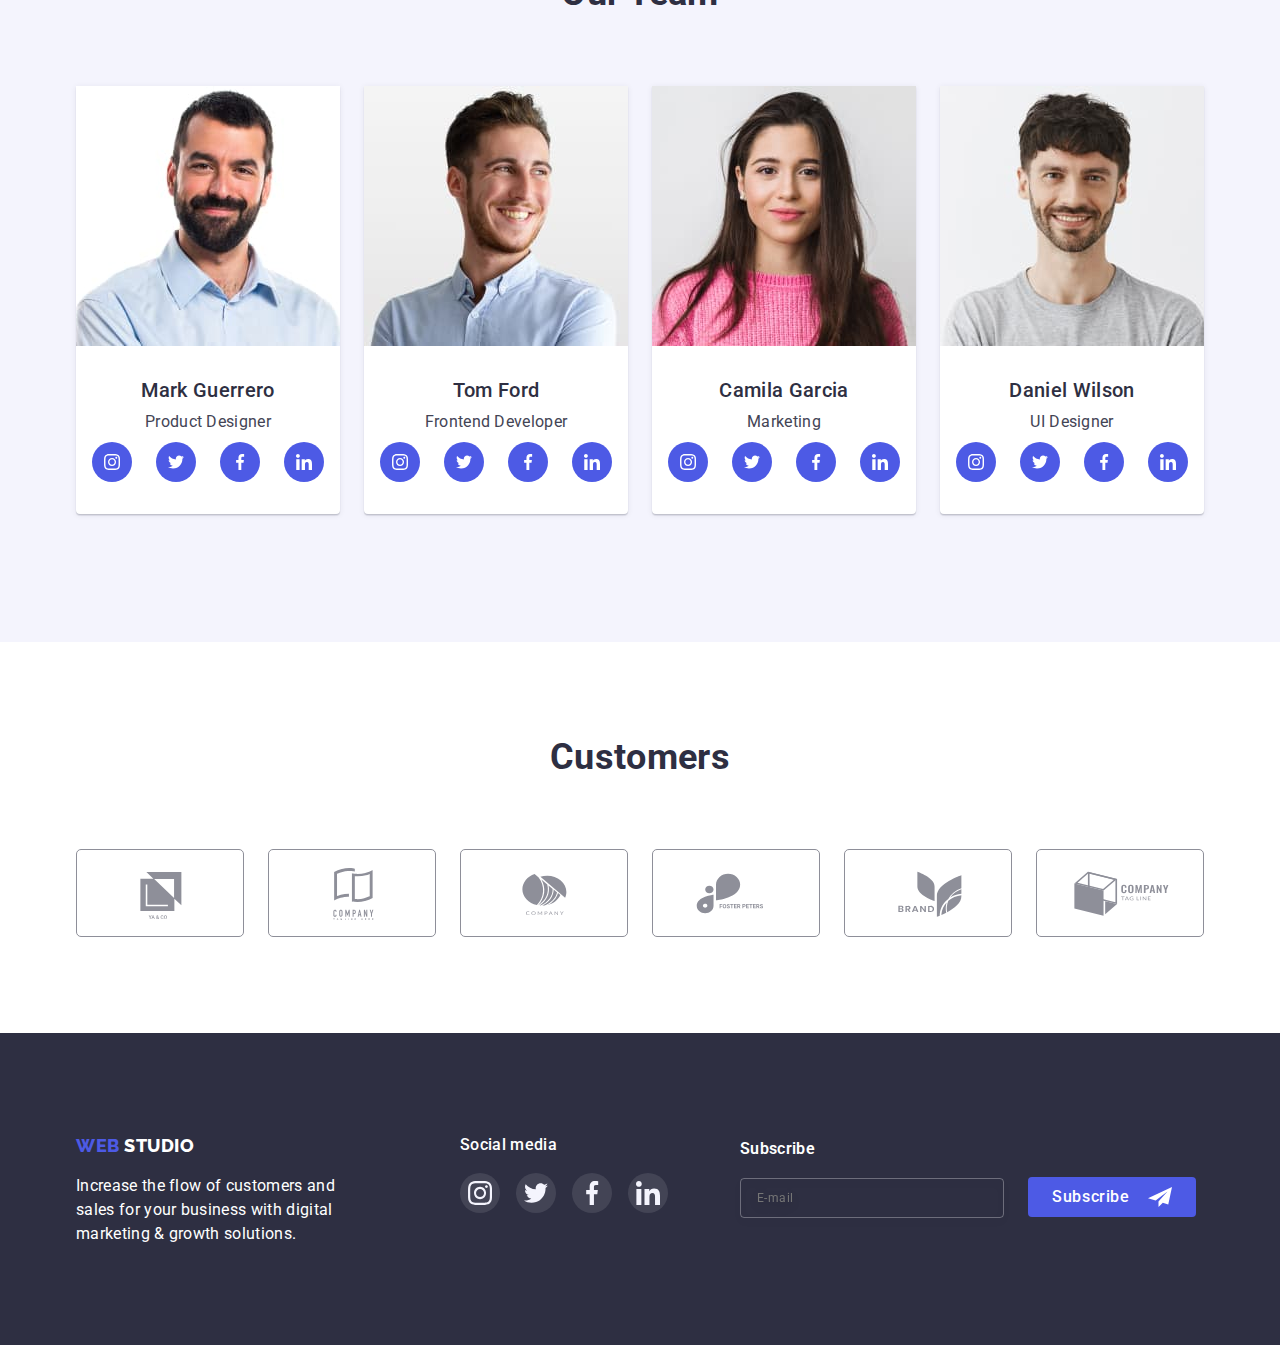
==== commit b18d2243: "finish1" ====
--- a/index.html
+++ b/index.html
@@ -43,8 +43,8 @@
             </div>
             <button class="heder-burger " data-menu-open>
             
-                <svg class="icon-burger" width="40" height="40">
-                    <use href="./images/icons.svg#burger-icon"></use>
+                <svg class="icon-burger" width="32" height="22">
+                    <use href="./images/icons.svg#icon-hamburger"></use>
                 </svg>
             
             </button>
@@ -397,7 +397,7 @@
                 </li>
             </div>
             <div class="footer-subscribe">
-                <h3 class="footer-soc-text title">Subscribe</h3>
+                <h3 class="footer-soc-subscribe title">Subscribe</h3>
                 <div class="subscribe-modal">
                     <label for="subscribe-name" class="subscribe-label"></label>
                     <div class="subscribe-wrap">
--- a/css/styles.css
+++ b/css/styles.css
@@ -63,89 +63,8 @@
     padding-bottom: 120px;
 }
 /*====оформлення хедера для студіо та портфоліо======*/
-.header-page{
-    color: var(--accent-text-color);
-    border-bottom: 1px solid #E7E9FC;
-}
-.header-page .link {
-    color: var(--accent-text-color);
-}
-/* .header-page .link:hover,
-.header-page .link:focus {
-    color:var(--accent-color);
-} */
-.header-navigation {
-    display: flex;
-    align-items: center;
+/* .header-page{
     
-} 
-.header-logo { 
-    font-family:var(--accent-font-family);
-    font-weight: 800px;
-    font-size: 18px;
-    line-height: 1.33;
-    letter-spacing: 0.03em;
-    display: flex;
-    flex-direction: row;
-    align-items: flex-start;
-    padding: 0px;
-    flex: none;
-    margin-right: 76px;
-    padding-top: 24px;
-    padding-bottom: 24px;
-}
-.web{
-    color:var(--accent-color);
-    order: 0;
-}
-.studio{
-    color:var(--accent-text-color);
-    order: 1;
-}
-.header-lists{
-    display: flex;
-    gap: 40px;
-    padding-top: 24px;
-    padding-bottom: 24px;  
-}
-
-.header-list-item{
-    position: relative;
-    font-weight: 500;
-    font-size: 16px;
-    line-height: 1.5;
-    color:var(--accent-text-color);
-    letter-spacing: 0.02em; 
-    padding-top: 24px;
-    padding-bottom: 24px;
-    transition: color 250ms cubic-bezier(0.4, 0, 0.2, 1);    
-}
-
-.header-list-item:hover:after{
-    content: "";
-    position: absolute;
-    width: 100%;
-    height: 4px;
-    background-color: var(--accent-color);
-    left: 0;
-    bottom: -3.5px;
-    border-radius: 2px; 
-}
-
-.active::after{
-    content: "";
-    position: absolute;
-    width: 100%;
-    height: 4px;
-    background-color: var(--accent-color);
-    left: 0;
-    bottom: -3.5px;
-    border-radius: 2px;
- 
-}
-.header-list-item.active{
-    color: var(--accent-color);
-}
 
 .header-list-item:hover,
 .header-list-item:focus{
@@ -187,7 +106,7 @@
 .header-telefone:hover,
 .header-telefone:focus{
     color: var(--accent-color);
-}
+} */
     /* ===================оформлення студіо=================== */
 /* оформлення мейна */
 
@@ -242,6 +161,12 @@
     background-color:var(--accent-color-btn);
     box-shadow: 0px 4px 4px rgba(0, 0, 0, 0.15);
 } 
+
+
+
+
+
+
 /* оформлення мейна секція два */
 .direction {
     padding-top: 120px;}
@@ -267,24 +192,12 @@
     font-size: 16px;
     line-height: 1.5;
 } 
-.direction-section{
-    content: '';
-    height: 112px;
-     display: flex;
-    justify-content: center;
-    align-items: center;
-    background-repeat: no-repeat;
-    background-color: var(--accent-background-color);
-    background-position: center;
-    border-radius: 4px;
-    padding: 24px 100px;
-        margin-bottom: 8px;
-}
+
 
 /* оформлення мейна секція три */
 /* .work {
 } */
-.work-title {
+/* .work-title {
     text-align: center;
     padding-bottom: 120x;
     margin-bottom: 72px;
@@ -295,7 +208,7 @@
 }
 .work-item {
     margin-right: 24px;
- }
+ } */
 /* .work-images {
 } 
 /* .persone-item {
@@ -664,213 +577,4 @@
     border-right: 1px solid #E7E9FC;
     border-bottom: 1px solid #E7E9FC;
 }
-/* ========модальне вікно ============*/
-.backdrop {
-    position: fixed;
-    top: 0;
-    width: 100%;
-    height: 100%;
-    background-color:rgba(46, 47, 66, 0.4);
-    transition: opacity 250ms cubic-bezier(0.4, 0, 0.2, 1), visibility 250ms cubic-bezier(0.4, 0, 0.2, 1);
-}
-.modality {
-    position: absolute;
-    top: 50%;
-    left: 50%;
-    
-    width: 408px;
-    padding: 28px 30px 20px;
-    min-height: 576px;
-    background-color: #FCFCFC;
-    box-shadow: 0px 1px 1px rgba(0, 0, 0, 0.14), 0px 1px 3px rgba(0, 0, 0, 0.12), 0px 2px 1px rgba(0, 0, 0, 0.2);
-    border-radius: 4px;
-    transform: translate(-50%, -50%) scaleX(1);
-    transition: transform 250ms cubic-bezier(0.4, 0, 0.2, 1);
-}
-.backdrop.is-hidden .modality{
-    transform: translate(-50%, -50%) scaleX(0);
-}
-.modality-close {
-    background-color: #E7E9FC;
-    border: 1px solid rgba(0, 0, 0, 0.1);
-    border-radius: 50%;
-    width: 24px;
-    height: 24px;
-    display: block;
-    margin-left: auto;
-    padding: 6px;
-    cursor: pointer;
-    display: flex;
-    justify-content: center;
-    align-items: center;
-    margin-bottom: 24px;
-}
-
-.modality-close-icon {
-   fill: #000;
-
-}
-.is-hidden{
-    opacity: 0;
-    visibility: hidden;
-    pointer-events: none;
-}
-.modal-title{
-    
-    font-family: inherit;
-    font-weight: 500;
-    font-size: 16px;
-    line-height: 1.5;
-    text-align: center;
-    letter-spacing: 0.02em;
-    color:var(--accent-text-color);
-    margin-bottom: 12px;
-}
-.modal-field{
-margin-bottom: 8px;
-}
-.input-wrap{
-     position: relative;
-}
-.modal-input{
-  width: 99%;
-  height: 40px;
-  border: 1px solid rgba(33, 33, 33, 0.2);
-  border-radius: 4px;
-  background-color: transparent;
-  padding-left: 36px;
-  bottom: none;
-  
-  font-weight: 400;
-  font-size: 12px;
-  line-height: 1.33;
-  letter-spacing: 0.04em;
-  color: var(--accent-text-color);
-}
-
-.input-text{
-    display: inline-block;
-    font-family: inherit;  
-    font-weight: 400;
-    font-size: 12px;
-    line-height: 1.33;
-    letter-spacing: 0.04em;
-    color: #8E8F99;
-    margin-bottom: 4px;
-}
-
-.input-icon{
-    position: absolute;
-    left: 16px;
-    top: 50%;
-    transform: translateY(-50%);
-}
-
-.modal-input:focus{
-    border-color: var(--accent-color);
-    outline: none;
-}
-.modal-input:focus + .input-icon{
-    fill:var(--accent-color);
-}
-.modal-comment{
-
-    width: 99%;
-    height: 120px;
-    border: 1px solid rgba(33, 33, 33, 0.2);
-    border-radius: 4px;
-    background-color: transparent;
-    padding-left: 16px;
-    padding-top: 8px;
-    bottom: none;
-    resize: none;
-    font-family: inherit;
-       
-    font-weight: 400;
-    font-size: 12px;
-    line-height: 1.33;
-    letter-spacing: 0.04em;
-    color: var(--accent-text-color);
-    /* color: rgba(117, 117, 117, 0.5); */
-}
-
-.modal-comment:focus {
-    border-color: var(--accent-color);
-    outline: none;
-}
-
-.button-send {
-    font-family: var(--primary-font-family);
-    font-weight: 500;
-    font-size: 16px;
-    line-height: 1.5;
-    color: var(--primary-background-color);
-    background-color: var(--accent-color);
-    letter-spacing: 0.04em;
-    cursor: pointer;
-    border: none;
-    border-radius: 4px;
-    padding: 16px 32px;
-    width: 169px;
-    transition: color 250ms cubic-bezier(0.4, 0, 0.2, 1), background-color 250ms cubic-bezier(0.4, 0, 0.2, 1), box-shadow 250ms cubic-bezier(0.4, 0, 0.2, 1);
-}
-.button-send:hover,
-.button-send:focus {
-    background-color: var(--accent-color-btn);
-    box-shadow: 0px 4px 4px rgba(0, 0, 0, 0.15);
-}
-.modal-button{
-    display: flex;
-    justify-content: center;
-    align-items: center;
-    
-}
-
-.heckbox-policy {
-    font-weight: 400;
-    font-size: 12px;
-    line-height: 1.33;
-    letter-spacing: 0.04em;
-    color: var(--accent-color);
-    margin-left: 2px;
-}
-.check-text{
-font-weight: 400;
-    font-size: 12px;
-    line-height: 1.33;
-    letter-spacing: 0.04em;
-    color: #757575;
-    display: flex;
-    margin-bottom: 24px;
-    cursor: pointer;
-}
-.check-text span{
-    width: 16px;
-    height: 16px;
-    border: 1.25px solid #2E2F42;
-    border-radius: 2px;
-    margin-right: 7px;
-    display: flex;
-    align-items: center;
-    justify-content: center;
-    
-}
-.check-icon{
-    fill: var(--primary-background-color);
-}
-.input-check:checked + .check-text span{
-    border: none;
-    background-color: var(--accent-color-btn);
-    fill: var(--accent-color-btn);
-        
-}
-/* ========модальне вікно для телефонів======= */
-.mobile-modal{
-    position: fixed;
-    height: 100%;
-    width: 100%;
-    top: 0;
-    left: 0;
-    background-color: var(--primary-background-color) ;
-    box-shadow: 0px 2px 1px rgba(46, 47, 66, 0.08), 0px 1px 1px rgba(46, 47, 66, 0.16), 0px 1px 6px rgba(46, 47, 66, 0.08);
-}
+
--- a/css/new.styles.css
+++ b/css/new.styles.css
@@ -92,7 +92,6 @@
     align-items: flex-start;
     padding: 0px;
     flex: none;
-    /* margin-right: 76px; */
     padding-top: 24px;
     padding-bottom: 24px;
 }
@@ -118,6 +117,7 @@
  .header-telefone:focus {
      color: var(--accent-color);
  }
+
 /*=========================HERO =====================*/
 .hero-title {
     font-weight: 700;
@@ -158,6 +158,7 @@
     box-shadow: 0px 4px 4px rgba(0, 0, 0, 0.15);
 }
 /* ==========================SECTIO TWO================ */
+
 
 /* ===========================SECTION FOUR============= */
 .tem {
@@ -204,6 +205,8 @@
 }
 
 .team-text {
+    font-size: 16px;
+    line-height: 1.5;
     font-weight: 400;
     margin-bottom: 8px;
 }
@@ -351,7 +354,7 @@
     flex-direction: column;
     justify-content: center;
     align-items: flex-start;
-    margin-left: 120px;
+    /* margin-left: 120px; */
 }
 
 .footer-soc-text {
@@ -362,7 +365,14 @@
     color: var(--primary-background-color);
     margin-bottom: 16px;
 }
-
+.footer-soc-subscribe{
+    display: flex;
+        font-weight: 600;
+        font-size: 16px;
+        line-height: 1.5;
+        color: var(--primary-background-color);
+        margin-bottom: 16px;
+}
 .footer-soc-listm {
     margin-bottom: 32px;
     display: flex;
@@ -415,7 +425,7 @@
     filter: drop-shadow(0px 4px 4px rgba(0, 0, 0, 0.15));
     border-radius: 4px;
     padding-left: 16px;
-    margin-right: 24px;
+    /* margin-right: 24px; */
     color: rgba(255, 255, 255, 0.3);
 }
 
--- a/css/mobile.css
+++ b/css/mobile.css
@@ -11,12 +11,15 @@
     .header-lists, .header-info {
         display:none;
     }
+/* ========================HEDER====================== */
          .heder-burger {
             border: none;
             background-color: transparent;
-            
+            padding: 0;
+            line-height: 0;
+            fill: #2E2F42;
          }
-/*=========================HERO =====================*/
+/*=========================HERO ======================*/
     .hero {
         
         background-image: linear-gradient(rgba(46, 47, 66, 0.7),
@@ -47,8 +50,17 @@
         gap: 72px;
     }
     .direction-direction {
-    text-align: center;
+        font-weight: 700;
+        font-size: 36px;
+        line-height: 1.1;
+        color: var(--accent-text-color);
+        text-align: center;
     }
+        .direction-text {
+            font-weight: 500;
+                font-size: 16px;
+                line-height: 1.5;
+        }
     .work{
         display: none;
     }
@@ -76,9 +88,35 @@
 /* ===========================FOOETR============= */
     .footer-cont {
         flex-direction: column;
+        /* justify-content: center; */
+        align-items: center;
+        row-gap: 72px;
     }
+    .footer-link {
+        justify-content: center;
+        align-items: center;
+    }
+    .footer-soc{
+        align-items: center;
+        justify-content: center;
+    }
+    .footer-soc-text{
+        font-weight: 500;
+        font-size: 16px;
+        line-height: 1.5;
+        justify-content: center;
+        align-items: center;
+
+    }
+        .footer-soc-subscribe{
+        justify-content: center;
+            align-items: center;
+        }
     .subscribe-wrap{
         flex-direction: column;
     }
-
-}+    .subscribe-input{
+        width: 396px;
+        margin-bottom: 24px;
+    }
+}    --- a/css/tablet.css
+++ b/css/tablet.css
@@ -75,8 +75,8 @@
     
         .header-mailto, .header-telefone{
             font-weight: 400;
-            font-size: 16px;
-            line-height: 1.5;
+            font-size: 12px;
+            line-height: 1.3;
             color: var(--primary-text-color);
             letter-spacing: 0.02em;
             
@@ -85,6 +85,13 @@
     
     
     /*=========================HERO =====================*/
+    .hero-title{
+        font-weight: 700;
+            font-size: 56px;
+            line-height: 1;
+            
+            max-width: 496px;
+    }
     /* ==========================SECTIO TWO================ */
         .direction-list{
             flex-direction: row;
@@ -99,17 +106,42 @@
 .footer-cont {
     flex-direction: row;
     flex-wrap: wrap;
-    
+   
+}
+.footer-link{
+    display: block;
+}
+.footer-logo{
+    margin-right: 24px;
+    margin-left: 72px;
+
+}
+.footer-soc{
+    display: block;
+}
+.footer-soc-text{
+    display: block;
 }
 .footer-subscribe {
    flex: 1;
 }
+.footer-soc-subscribe{
+    margin-left: 72px;
+    justify-content:flex-start;
+}
 .subscribe-modal {
-    display: flex;
+    
    
 }
 .subscribe-wrap {
    flex-direction: row;
+   justify-content: left;
+align-items: baseline;
+   margin-left: 72px;
+}
+.subscribe-input{
+    max-width: 264px;
+    margin-right: 24px;
+}
 
-}
 }--- a/css/desktop.css
+++ b/css/desktop.css
@@ -12,6 +12,13 @@
     flex: 1;
     justify-content: flex-end;
     gap: 40px;}
+.header-mailto,.header-telefone {
+            
+            font-size: 16px;
+            line-height: 1.5;
+           
+            
+        }
 /* ==========================SECTIO TWO================ */
         .direction-list {
             gap: 24px;
@@ -37,6 +44,37 @@
                     padding: 24px 100px;
                     margin-bottom: 8px;
                 }
+                .direction-direction{
+                    font-weight: 500;
+                    font-size: 20px;
+                    line-height: 1.2;
+                    text-align:left;
+                    margin-bottom: 8px;
+                }
+                                .direction-text{
+                                    font-weight: 400;
+                                    font-size: 16px;
+                                    line-height: 1.5;
+                                }
+/* ===========================SECTION THRE============= */
+.work-title {
+    text-align: center;
+    padding-bottom: 120x;
+    margin-bottom: 72px;
+}
+
+.work-list {
+    display: flex;
+
+}
+
+.work-item {
+    margin-right: 24px;
+}
+.work{
+    display: block;
+    margin-bottom: 120px;
+}
 /* ===========================SECTION FIVE============= */
   .customers {
       padding-top: 96px;
@@ -55,4 +93,12 @@
   .footer-subscribe{
     margin-left: 80px;
   }
+  /* ===========================FOOETR============= */
+  .footer-logo{
+    margin-left:0;
+    margin-right: 120px;
+  }
+  .footer-subscribe {
+      margin-left: 0;
+  }
 }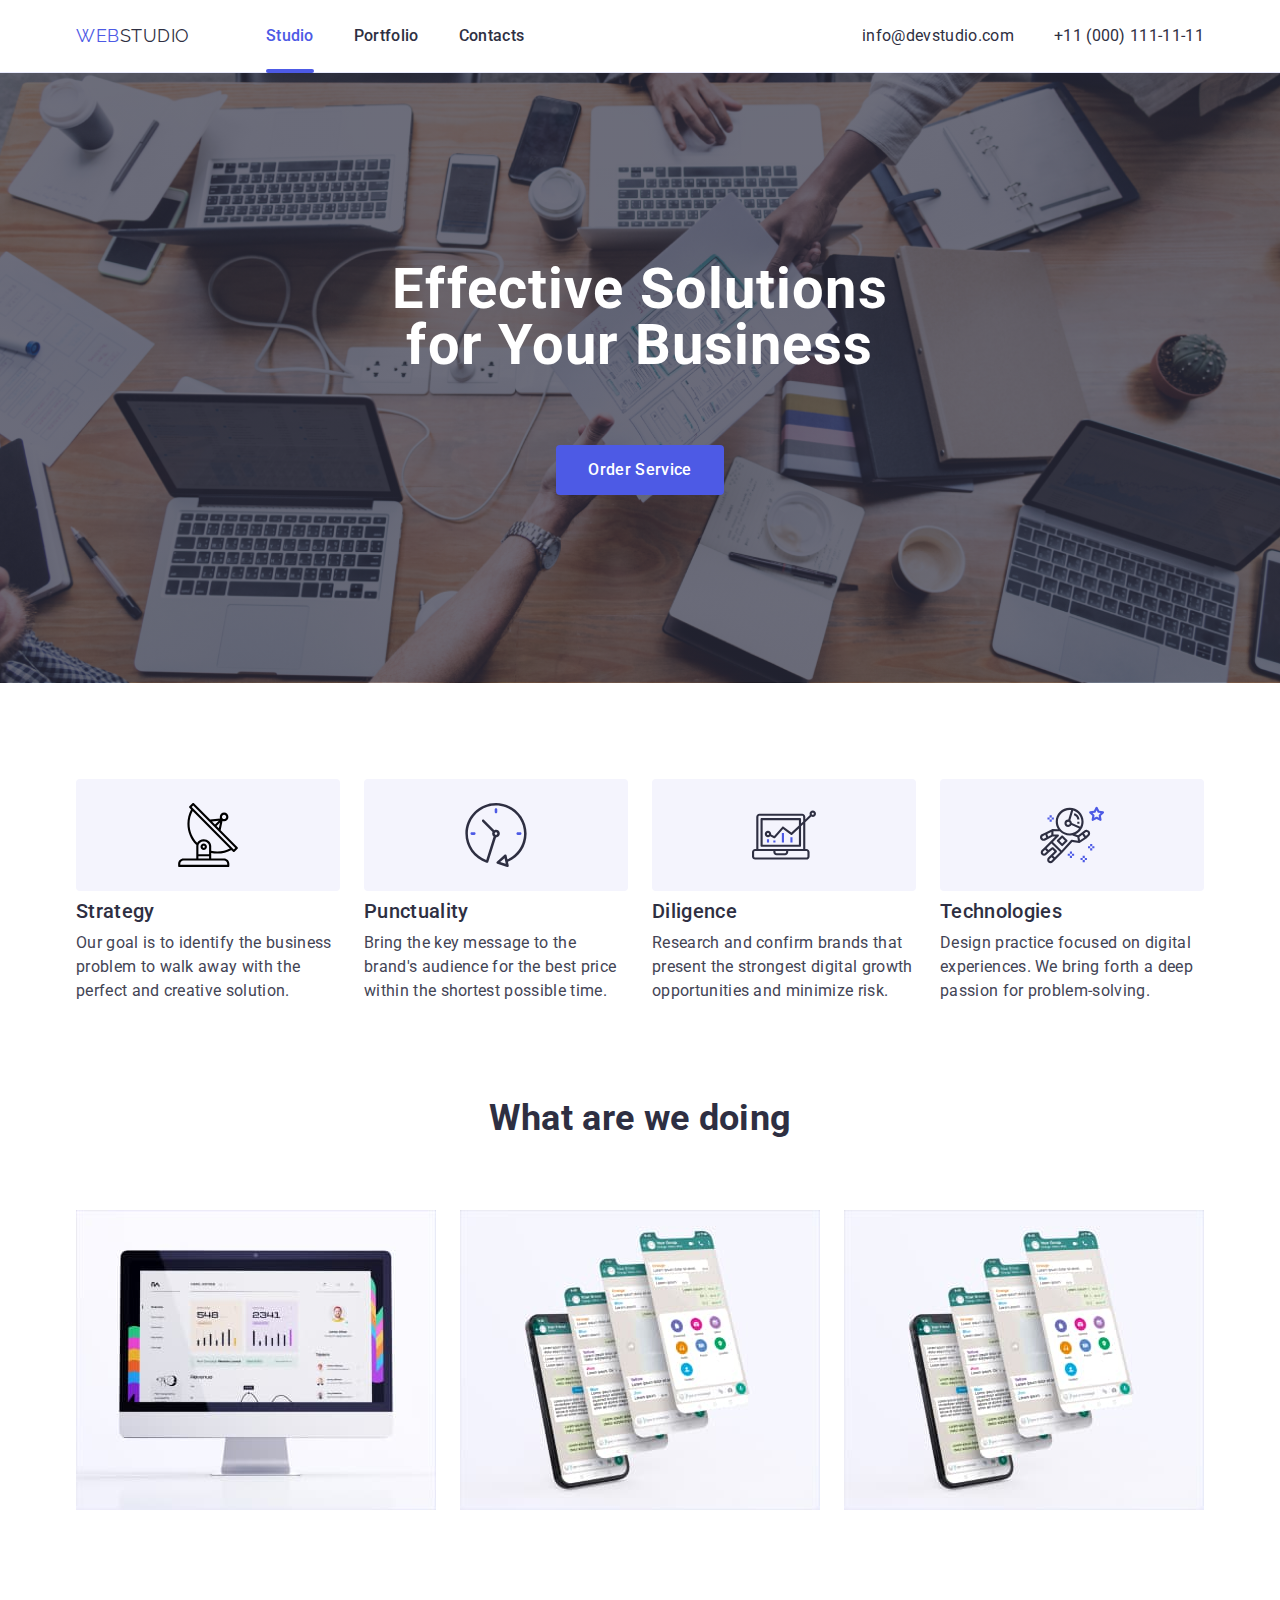
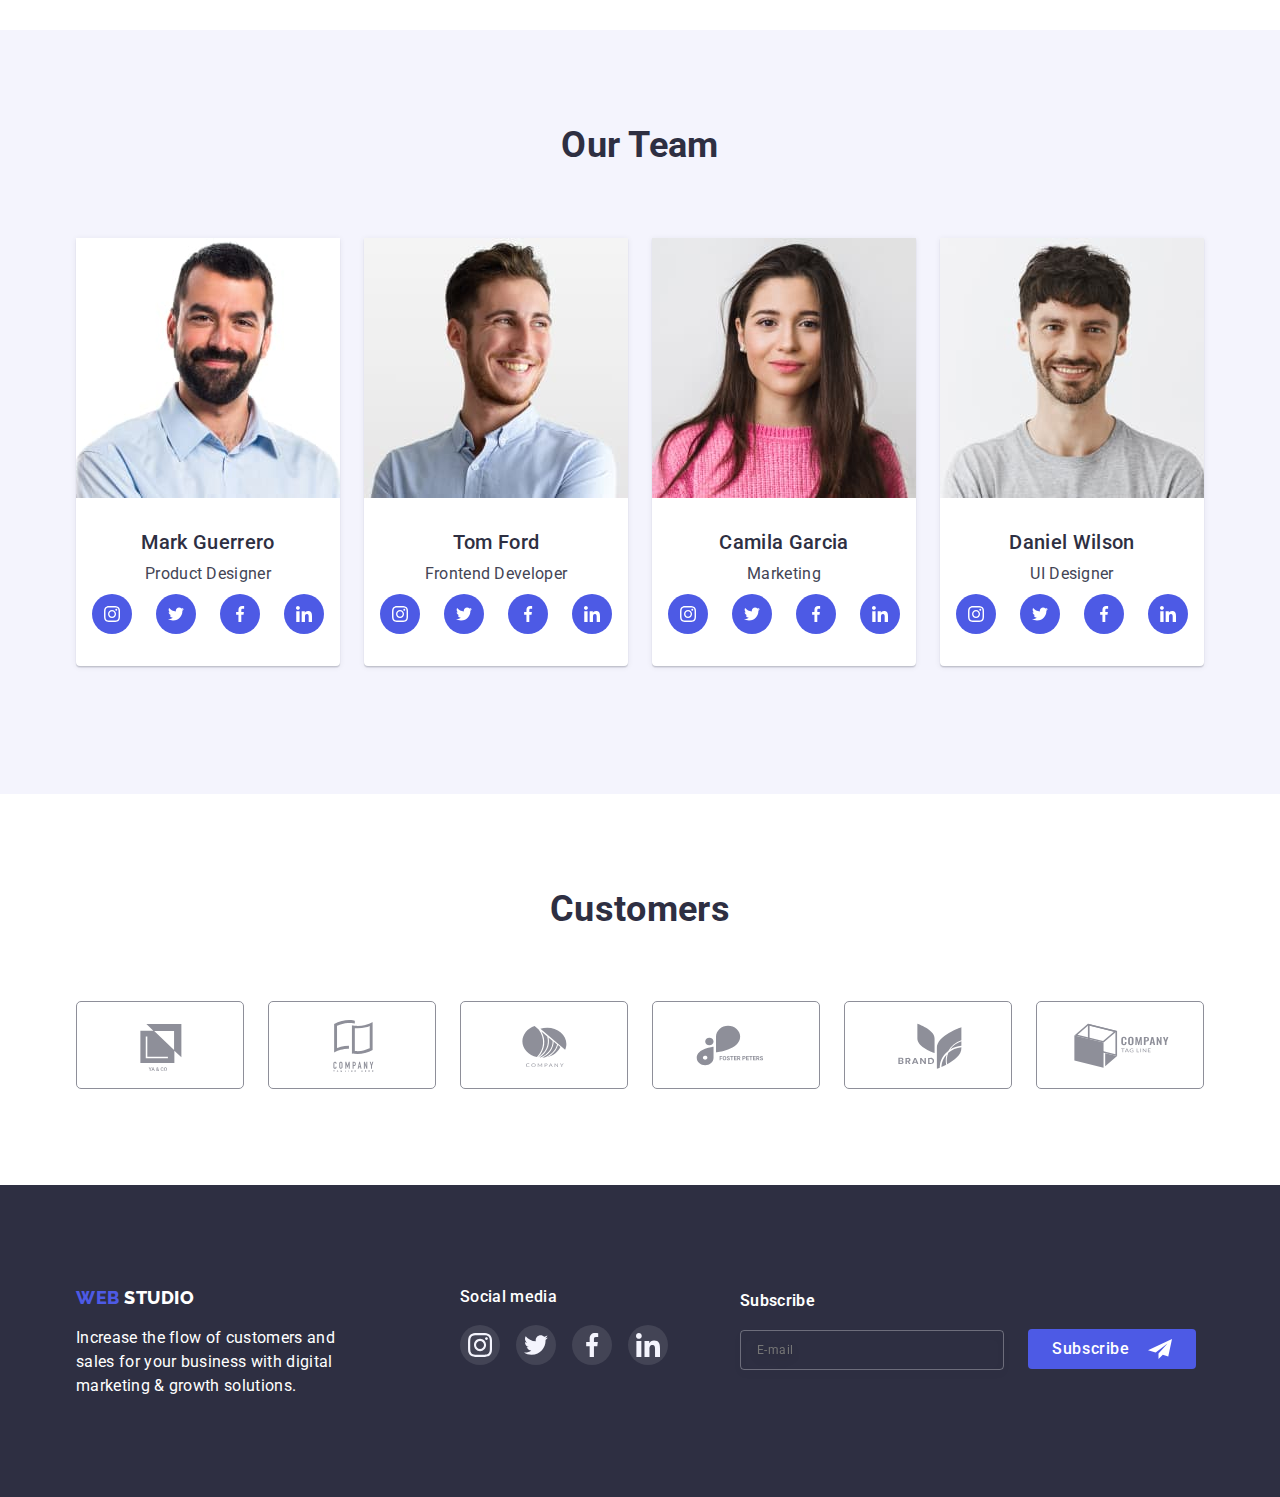
==== commit d8e1e78b: "finisf" ====
--- a/index.html
+++ b/index.html
@@ -41,10 +41,10 @@
                 <a href="mailto:info@devstudio.com" class="header-mailto link">info@devstudio.com</a>
                 <a href="tel:+110001111111" class="header-telefone link">+11 (000) 111-11-11</a>
             </div>
-            <button class="heder-burger " data-menu-open>
+            <button type="button" class="heder-burger " data-menu-open>
             
                 <svg class="icon-burger" width="32" height="22">
-                    <use href="./images/icons.svg#icon-hamburger"></use>
+                    <use href="./images/icons.svg#icon-burger"></use>
                 </svg>
             
             </button>
@@ -123,13 +123,13 @@
                 <h2 class="work-title modal">What are we doing</h2>
                 <ul class="work-list list">
                     <li class="work-item link">
-                        <img src="./images/img1.jpg" class="work-images" alt="computer" width="360" height="300">
+                        <img srcset="./images/img1.jpg 1x, ./images/img1-2x.jpg 2x" src="./images/img1.jpg" class="work-images" alt="computer" width="360" height="300">
                     </li>
                     <li class="work-item link">
-                        <img src="./images/img2.jpg" class="work-images" alt="telefone" width="360" height="300">
+                        <img srcset="./images/img2.jpg 1x, ./images/img2-2x.jpg 2x" src="./images/img2.jpg" class="work-images" alt="telefone" width="360" height="300">
                     </li>
                     <li class="work-item link">
-                        <img src="./images/img3.jpg" class="work-images" alt="telefone" width="360" height="300">
+                        <img srcset="./images/img2.jpg 1x, ./images/img3-2x.jpg 2x" src="./images/img3.jpg" class="work-images" alt="telefone" width="360" height="300">
                     </li>
                 </ul>
             </div>
@@ -140,7 +140,7 @@
                 <h2 class="team-title modal">Our Team</h2>
                 <ul class="team-man list">
                     <li class="team-list link">
-                        <img src="./images/team/team1.jpg" class="team-images" alt="men" width="264" height="260">
+                        <img srcset="./images/team/team1.jpg 1x, ./images/team/team1-2x.jpg 2x" src="./images/team/team1.jpg" class="team-images" alt="men" width="264" height="260">
                         <h3 class="team-name title">Mark Guerrero</h3>
                         <p class="team-text">Product Designer</p>
                         <ul class="tem-soc-listm list">
@@ -178,7 +178,7 @@
                         </ul>
                     </li>
                     <li class="team-list link">
-                        <img src="./images/team/team2.jpg" class="team-images" alt="men" width="264" height="260">
+                        <img srcset="./images/team/team2.jpg 1x, ./images/team/team2-2x.jpg 2x" src="./images/team/team2.jpg" class="team-images" alt="men" width="264" height="260">
                         <h3 class="team-name title">Tom Ford</h3>
                         <p class="team-text">Frontend Developer</p>
                         <ul class="tem-soc-listm list">
@@ -216,7 +216,7 @@
                         </ul>
                     </li>
                     <li class="team-list link">
-                        <img src="./images/team/team3.jpg" class="team-images" alt="women" width="264" height="260">
+                        <img srcset="./images/team/team3.jpg 1x, ./images/team/team3-2x.jpg 2x" src="./images/team/team3.jpg" class="team-images" alt="women" width="264" height="260">
                         <h3 class="team-name title">Camila Garcia</h3>
                         <p class="team-text">Marketing</p>
                         <ul class="tem-soc-listm list">
@@ -254,7 +254,7 @@
                         </ul>
                     </li>
                     <li class="team-list link">
-                        <img src="./images/team/team4.jpg" class="team-images" alt="men" width="264" height="260">
+                        <img srcset="./images/team/team4.jpg 1x, ./images/team/team4-2x.jpg 2x" src="./images/team/team4.jpg" class="team-images" alt="men" width="264" height="260">
                         <h3 class="team-name title">Daniel Wilson</h3>
                         <p class="team-text">UI Designer</p>
                         <ul class="tem-soc-listm list">
@@ -482,12 +482,56 @@
    <!--  mobile-meny -->
     <div class="mobile-modal is-hidden"  data-menu>
         <div class="mobile-meny">
-            <button type="button" class="modality-close" data-menu-close>
+            <button type="button" class="mobile-close" data-menu-close>
                 <svg class="modality-close-icon" width="8" height="8">
                     <use href="./images/icons.svg#icon-close"></use>
                 </svg>
             </button>
+            <ul class="mobail-list list">
+                <li><a class="mobail-item link" href="./index.html">Studio</a></li>
+                <li><a class="mobail-item link" href="./portfolio.html">Portfolio</a></li>
+                <li><a class="mobail-item link" href="">Contacts</a></li>
+            </ul>
+            <div class="mobail-info">
+                <a href="tel:+110001111111" class="mobail-tel link">+11 (000) 111-11-11</a>
+                <a href="mailto:info@devstudio.com" class="mobail-mail link">info@devstudio.com</a>
+                
             
+        <ul class="mobail-soc-listm list">
+            <li class="mobail-soc-item link">
+                <a href="" class="mobail-soc-link">
+                    <svg class="mobail-soc-icon" width="16" height="16">
+                        <use href="./images/icons.svg#icon-instagram"></use>
+                    </svg>
+                </a>
+            </li>
+            <li class="mobail-soc-item link">
+                <a href="" class="mobail-soc-link">
+                    <svg class="mobail-soc-icon" width="16" height="16">
+                        <use href="./images/icons.svg#icon-twitter"></use>
+                    </svg>
+        
+                </a>
+            </li>
+            <li class="mobail-soc-item link">
+                <a href="" class="mobail-soc-link">
+                    <svg class="mobail-soc-icon" width="16" height="16">
+                        <use href="./images/icons.svg#icon-facebook"></use>
+                    </svg>
+        
+                </a>
+            </li>
+            <li class="mobail-soc-item link">
+                <a href="" class="mobail-soc-link">
+                    <svg class="mobail-soc-icon" width="16" height="16">
+                        <use href="./images/icons.svg#icon-linkedin"></use>
+                    </svg>
+        
+                </a>
+            </li>
+        </ul>
+    </div>
+
         </div>
     </div>
     <script>
--- a/css/new.styles.css
+++ b/css/new.styles.css
@@ -119,6 +119,15 @@
  }
 
 /*=========================HERO =====================*/
+.hero {
+    /* background-image: linear-gradient(rgba(46, 47, 66, 0.7),
+    rgba(46, 47, 66, 0.7)), url(../images/img/people_office_mobile.jpg); */
+    background-size: cover;
+    background-repeat: no-repeat;
+    background-position: center;
+   
+
+}
 .hero-title {
     font-weight: 700;
     color: var(--primary-background-color);
--- a/css/mobile.css
+++ b/css/mobile.css
@@ -4,33 +4,41 @@
         max-width: 458px;
         width: 100%;
     }
+
     .header-page>.container {
         justify-content: space-between;
         align-items: center;
     }
+
     .header-lists, .header-info {
         display:none;
     }
 /* ========================HEDER====================== */
-         .heder-burger {
-            border: none;
-            background-color: transparent;
-            padding: 0;
-            line-height: 0;
-            fill: #2E2F42;
-         }
+    .heder-burger {
+        border: none;
+        background-color: transparent;
+        padding: 0;
+        line-height: 0;
+            
+    }
+
+    .icon-burger{
+        fill: #2E2F42;
+
+    }
 /*=========================HERO ======================*/
     .hero {
-        
-        background-image: linear-gradient(rgba(46, 47, 66, 0.7),
-        rgba(46, 47, 66, 0.7)), url(../images/img/people_office_mobile.jpg);
-        background-size: cover;
-        background-repeat: no-repeat;
-        background-position: center;
         padding-top: 112px;
         padding-bottom: 112px;
-
+        background-image: linear-gradient(rgba(46, 47, 66, 0.7),rgba(46, 47, 66, 0.7)), url(../images/img/hero-mob.jpg);
     }
+@media (min-device-pixel-ratio: 2),
+(min-resolution: 192dpi),
+(min-resolution: 2dppx) {
+    .hero {
+        background-image: linear-gradient(rgba(46, 47, 66, 0.7), rgba(46, 47, 66, 0.7)), url(../images/img/hero-mob2x.jpg);
+    }
+}
     .hero-title {
         font-size: 36px;
         line-height: 1.1;
@@ -41,14 +49,17 @@
     .direction {
         padding: 96px 0;
     }
+
     .direction-section{
         display: none;
     }
+
     .direction-list {
         display: flex;
         flex-direction: column;
         gap: 72px;
     }
+
     .direction-direction {
         font-weight: 700;
         font-size: 36px;
@@ -56,11 +67,13 @@
         color: var(--accent-text-color);
         text-align: center;
     }
-        .direction-text {
-            font-weight: 500;
-                font-size: 16px;
-                line-height: 1.5;
-        }
+
+    .direction-text {
+        font-weight: 500;
+        font-size: 16px;
+        line-height: 1.5;
+    }
+
     .work{
         display: none;
     }
@@ -74,6 +87,7 @@
         padding-top: 96px;
         padding-bottom: 96px;
     }
+
     .customers-list{
         display: flex;
         justify-content: center;
@@ -81,6 +95,7 @@
         row-gap: 72px;
         column-gap: 16px;
     }
+
     .customers-item {
         width: 190px;
     }
@@ -92,14 +107,17 @@
         align-items: center;
         row-gap: 72px;
     }
+
     .footer-link {
         justify-content: center;
         align-items: center;
     }
+
     .footer-soc{
         align-items: center;
         justify-content: center;
     }
+
     .footer-soc-text{
         font-weight: 500;
         font-size: 16px;
@@ -108,13 +126,15 @@
         align-items: center;
 
     }
-        .footer-soc-subscribe{
+    .footer-soc-subscribe{
         justify-content: center;
-            align-items: center;
-        }
+        align-items: center;
+    }
+
     .subscribe-wrap{
         flex-direction: column;
     }
+
     .subscribe-input{
         width: 396px;
         margin-bottom: 24px;
--- a/css/tablet.css
+++ b/css/tablet.css
@@ -3,145 +3,163 @@
         max-width: 768px;
         width: 100%;
     }
+
     .header-lists,
     .header-info {
         display: flex;
     }
+
     .heder-burger{
         display: none;
     }
-        .header-navigation {
-            display: flex;
-            align-items: center;
+
+    .header-navigation {
+        display: flex;
+         align-items: center;
     
-        }
-        .header-lists {
-            display: flex;
-            gap: 40px;
-            padding-top: 24px;
-            padding-bottom: 24px;
-        }
-    
-        .header-list-item {
-            position: relative;
-            font-weight: 500;
-            font-size: 16px;
-            line-height: 1.5;
-            color: var(--accent-text-color);
-            letter-spacing: 0.02em;
-            padding-top: 24px;
-            padding-bottom: 24px;
-            transition: color 250ms cubic-bezier(0.4, 0, 0.2, 1);
-        }
-    
-        .header-list-item:hover:after {
-            content: "";
-            position: absolute;
-            width: 100%;
-            height: 4px;
-            background-color: var(--accent-color);
-            left: 0;
-            bottom: -3.5px;
-            border-radius: 2px;
-        }
-    
-        .active::after {
-            content: "";
-            position: absolute;
-            width: 100%;
-            height: 4px;
-            background-color: var(--accent-color);
-            left: 0;
-            bottom: -3.5px;
-            border-radius: 2px;
-    
-        }
-    
-        .header-list-item.active {
-            color: var(--accent-color);
-        }
-    
-        .header-list-item:hover,
-        .header-list-item:focus {
-            color: var(--accent-color);
-        }
-    
-    
-        .header-info {
-            flex-direction: column;
-            display: flex;
-            gap: 4px;
-        }
-    
-        .header-mailto, .header-telefone{
-            font-weight: 400;
-            font-size: 12px;
-            line-height: 1.3;
-            color: var(--primary-text-color);
-            letter-spacing: 0.02em;
+    }
+
+    .header-lists {
+        display: flex;
+        gap: 40px;
+        padding-top: 24px;
+        padding-bottom: 24px;
+    }
+        
+    .header-list-item {
+        position: relative;
+        font-weight: 500;
+        font-size: 16px;
+        line-height: 1.5;
+        color: var(--accent-text-color);
+        letter-spacing: 0.02em;
+        padding-top: 24px;
+        padding-bottom: 24px;
+        transition: color 250ms cubic-bezier(0.4, 0, 0.2, 1);
+    }
+        
+    .header-list-item:hover:after {
+        content: "";
+        position: absolute;
+        width: 100%;
+        height: 4px;
+        background-color: var(--accent-color);
+        left: 0;
+        bottom: -3.5px;
+        border-radius: 2px;
+    }
+        
+    .active::after {
+        content: "";
+        position: absolute;
+        width: 100%;
+        height: 4px;
+        background-color: var(--accent-color);
+        left: 0;
+        bottom: -3.5px;
+        border-radius: 2px;
+        
+    }
+        
+    .header-list-item.active {
+        color: var(--accent-color);
+    }
+        
+    .header-list-item:hover,
+    .header-list-item:focus {
+        color: var(--accent-color);
+    }
+        
+        
+    .header-info {
+        flex-direction: column;
+        display: flex;
+        gap: 4px;
+    }
             
-            transition: color 250ms cubic-bezier(0.4, 0, 0.2, 1);
-        }
-    
-    
-    /*=========================HERO =====================*/
+    .header-mailto, .header-telefone{
+        font-weight: 400;
+        font-size: 12px;
+        line-height: 1.3;
+        color: var(--primary-text-color);
+        letter-spacing: 0.02em;
+        transition: color 250ms cubic-bezier(0.4, 0, 0.2, 1);
+    }
+            
+        
+        /*=========================HERO =====================*/
+    .hero {
+        padding-top: 112px;
+        padding-bottom: 112px;
+        background-image: linear-gradient(rgba(46, 47, 66, 0.7),
+                            rgba(46, 47, 66, 0.7)), url(../images/img/hero-tab.jpg);
+    }
+@media (min-device-pixel-ratio: 2),
+(min-resolution: 192dpi),
+(min-resolution: 2dppx) {
+    .hero {
+        background-image: linear-gradient(rgba(46, 47, 66, 0.7), rgba(46, 47, 66, 0.7)), url(../images/img/hero-tad2x.jpg);
+    }
+}
     .hero-title{
         font-weight: 700;
-            font-size: 56px;
-            line-height: 1;
-            
-            max-width: 496px;
+        font-size: 56px;
+        line-height: 1;          
+        max-width: 496px;
     }
-    /* ==========================SECTIO TWO================ */
-        .direction-list{
-            flex-direction: row;
-            flex-wrap: wrap;
-            gap:72px 24px;
-        }
-        .direction-item{
+        /* ==========================SECTIO TWO================ */
+    .direction-list{
+        flex-direction: row;
+        flex-wrap: wrap;
+        gap:72px 24px;
+    }
 
-            width: 356px;
-        }
-/* ===========================FOOETR============= */
-.footer-cont {
-    flex-direction: row;
-    flex-wrap: wrap;
-   
-}
-.footer-link{
-    display: block;
-}
-.footer-logo{
-    margin-right: 24px;
-    margin-left: 72px;
+    .direction-item{
+        width: 356px;
+    }
+    /* ===========================FOOETR============= */
+    .footer-cont {
+        flex-direction: row;
+        flex-wrap: wrap;
+    }
 
-}
-.footer-soc{
-    display: block;
-}
-.footer-soc-text{
-    display: block;
-}
-.footer-subscribe {
-   flex: 1;
-}
-.footer-soc-subscribe{
-    margin-left: 72px;
-    justify-content:flex-start;
-}
-.subscribe-modal {
+    .footer-link{
+        display: block;
+    }
+
+    .footer-logo{
+        margin-right: 24px;
+        margin-left: 72px;
+
+    }
+
+    .footer-soc{
+        display: block;
+    }
+
+    .footer-soc-text{
+        display: block;
+    }
+
+    .footer-subscribe {
+        flex: 1;
+    }
+
+    .footer-soc-subscribe{
+        margin-left: 72px;
+        justify-content:flex-start;
+    }
     
-   
-}
-.subscribe-wrap {
-   flex-direction: row;
-   justify-content: left;
-align-items: baseline;
-   margin-left: 72px;
-}
-.subscribe-input{
-    max-width: 264px;
-    margin-right: 24px;
-}
+    .subscribe-wrap {
+        flex-direction: row;
+        justify-content: left;
+        align-items: baseline;
+        margin-left: 72px;
+    }
+
+    .subscribe-input{
+        max-width: 264px;
+        margin-right: 24px;
+    }
 
 }--- a/css/desktop.css
+++ b/css/desktop.css
@@ -3,22 +3,38 @@
         max-width: 1158px;
         width: 100%;
     }
-.header-page>.container {
-justify-content: flex-start;
-gap: 76px;
+
+    .header-page>.container {
+        justify-content: flex-start;
+        gap: 76px;
+    }
+
+    .header-info {
+        flex-direction: row;
+        flex: 1;
+        justify-content: flex-end;
+        gap: 40px;
+    }
+
+    .header-mailto,.header-telefone {
+            font-size: 16px;
+            line-height: 1.5;        
+    }
+/*=========================HERO ======================*/
+    .hero {
+        padding-top: 188px;
+        padding-bottom: 188px;
+        background-image: linear-gradient(rgba(46, 47, 66, 0.7),
+                    rgba(46, 47, 66, 0.7)), url(../images/img/hero-desctop.jpg);
+    
+    }
+@media (min-device-pixel-ratio: 2),
+(min-resolution: 192dpi),
+(min-resolution: 2dppx) {
+    .hero {
+        background-image: linear-gradient(rgba(46, 47, 66, 0.7), rgba(46, 47, 66, 0.7)), url(../images/img/hero-desctop2x\ \(1\).jpg);
+    }
 }
-.header-info {
-    flex-direction: row;
-    flex: 1;
-    justify-content: flex-end;
-    gap: 40px;}
-.header-mailto,.header-telefone {
-            
-            font-size: 16px;
-            line-height: 1.5;
-           
-            
-        }
 /* ==========================SECTIO TWO================ */
         .direction-list {
             gap: 24px;
@@ -28,34 +44,38 @@
     
             width: 264px;
         }
+
         .direction-section {
-        display: block;
+            display: block;
         }
-                .direction-section {
-                    content: '';
-                    height: 112px;
-                    display: flex;
-                    justify-content: center;
-                    align-items: center;
-                    background-repeat: no-repeat;
-                    background-color: var(--accent-background-color);
-                    background-position: center;
-                    border-radius: 4px;
-                    padding: 24px 100px;
-                    margin-bottom: 8px;
-                }
-                .direction-direction{
-                    font-weight: 500;
-                    font-size: 20px;
-                    line-height: 1.2;
-                    text-align:left;
-                    margin-bottom: 8px;
-                }
-                                .direction-text{
-                                    font-weight: 400;
-                                    font-size: 16px;
-                                    line-height: 1.5;
-                                }
+
+        .direction-section {
+            content: '';
+            height: 112px;
+            display: flex;
+            justify-content: center;
+            align-items: center;
+            background-repeat: no-repeat;
+            background-color: var(--accent-background-color);
+            background-position: center;
+            border-radius: 4px;
+            padding: 24px 100px;
+            margin-bottom: 8px;
+        }
+
+        .direction-direction{
+            font-weight: 500;
+            font-size: 20px;
+            line-height: 1.2;
+            text-align:left;
+            margin-bottom: 8px;
+        }
+
+        .direction-text{
+            font-weight: 400;
+            font-size: 16px;
+            line-height: 1.5;
+        }
 /* ===========================SECTION THRE============= */
 .work-title {
     text-align: center;
--- a/css/modal.css
+++ b/css/modal.css
@@ -216,12 +216,95 @@
 }
 
 /* ========модальне вікно для телефонів======= */
+.mobile-close {
+    background-color: #E7E9FC;
+    border: 1px solid rgba(0, 0, 0, 0.1);
+    border-radius: 50%;
+    width: 24px;
+    height: 24px;
+    display: block;
+    margin-left: auto;
+    padding: 6px;
+    cursor: pointer;
+    display: flex;
+    justify-content: center;
+    align-items: center;
+    
+}
 .mobile-modal {
     position: fixed;
     height: 100%;
     width: 100%;
+    padding: 24px;
     top: 0;
     left: 0;
     background-color: var(--primary-background-color);
     box-shadow: 0px 2px 1px rgba(46, 47, 66, 0.08), 0px 1px 1px rgba(46, 47, 66, 0.16), 0px 1px 6px rgba(46, 47, 66, 0.08);
+}
+.mobail-list{
+    display: grid;
+    row-gap: 40px;
+    margin-bottom: 284px;
+}
+.mobail-item{
+    font-weight: 700;
+    font-size: 36px;
+    line-height: 1.1;
+    letter-spacing: 0.02em;
+    color: var(--accent-text-color);
+    cursor: pointer;
+}
+.mobail-item:hover,
+.mobail-item:focus {
+    color: var(--accent-color);
+}
+.mobail-info{
+    display: grid;
+    row-gap: 40px;
+    margin-bottom: 48px;
+    min-width: 337px;
+}
+.mobail-tel{
+font-weight: 600;
+    font-size: 36px;
+    line-height: 1.1;
+    color: var(--accent-color);
+}
+.mobail-mail{
+font-weight: 500;
+    font-size: 20px;
+    line-height: 1.2;
+    color:#434455;
+}
+.mobail-soc-listm {
+    margin-bottom: 32px;
+    display: inline-flex;
+    gap: 56px;
+    
+    align-items: center;
+}
+
+.mobail-soc-item {
+    width: 40px;
+    height: 40px;
+}
+
+.mobail-soc-link {
+    width: 100%;
+    height: 100%;
+    background-color: var(--accent-color);
+    border-radius: 50%;
+    display: flex;
+    align-items: center;
+    justify-content: center;
+    transition: background-color 250ms cubic-bezier(0.4, 0, 0.2, 1)
+}
+
+.mobail-soc-icon {
+    fill: var(--primary-background-color);
+}
+
+.mobail-soc-link:hover,
+.mobail-soc-link:focus {
+    background-color: #404BBF;
 }